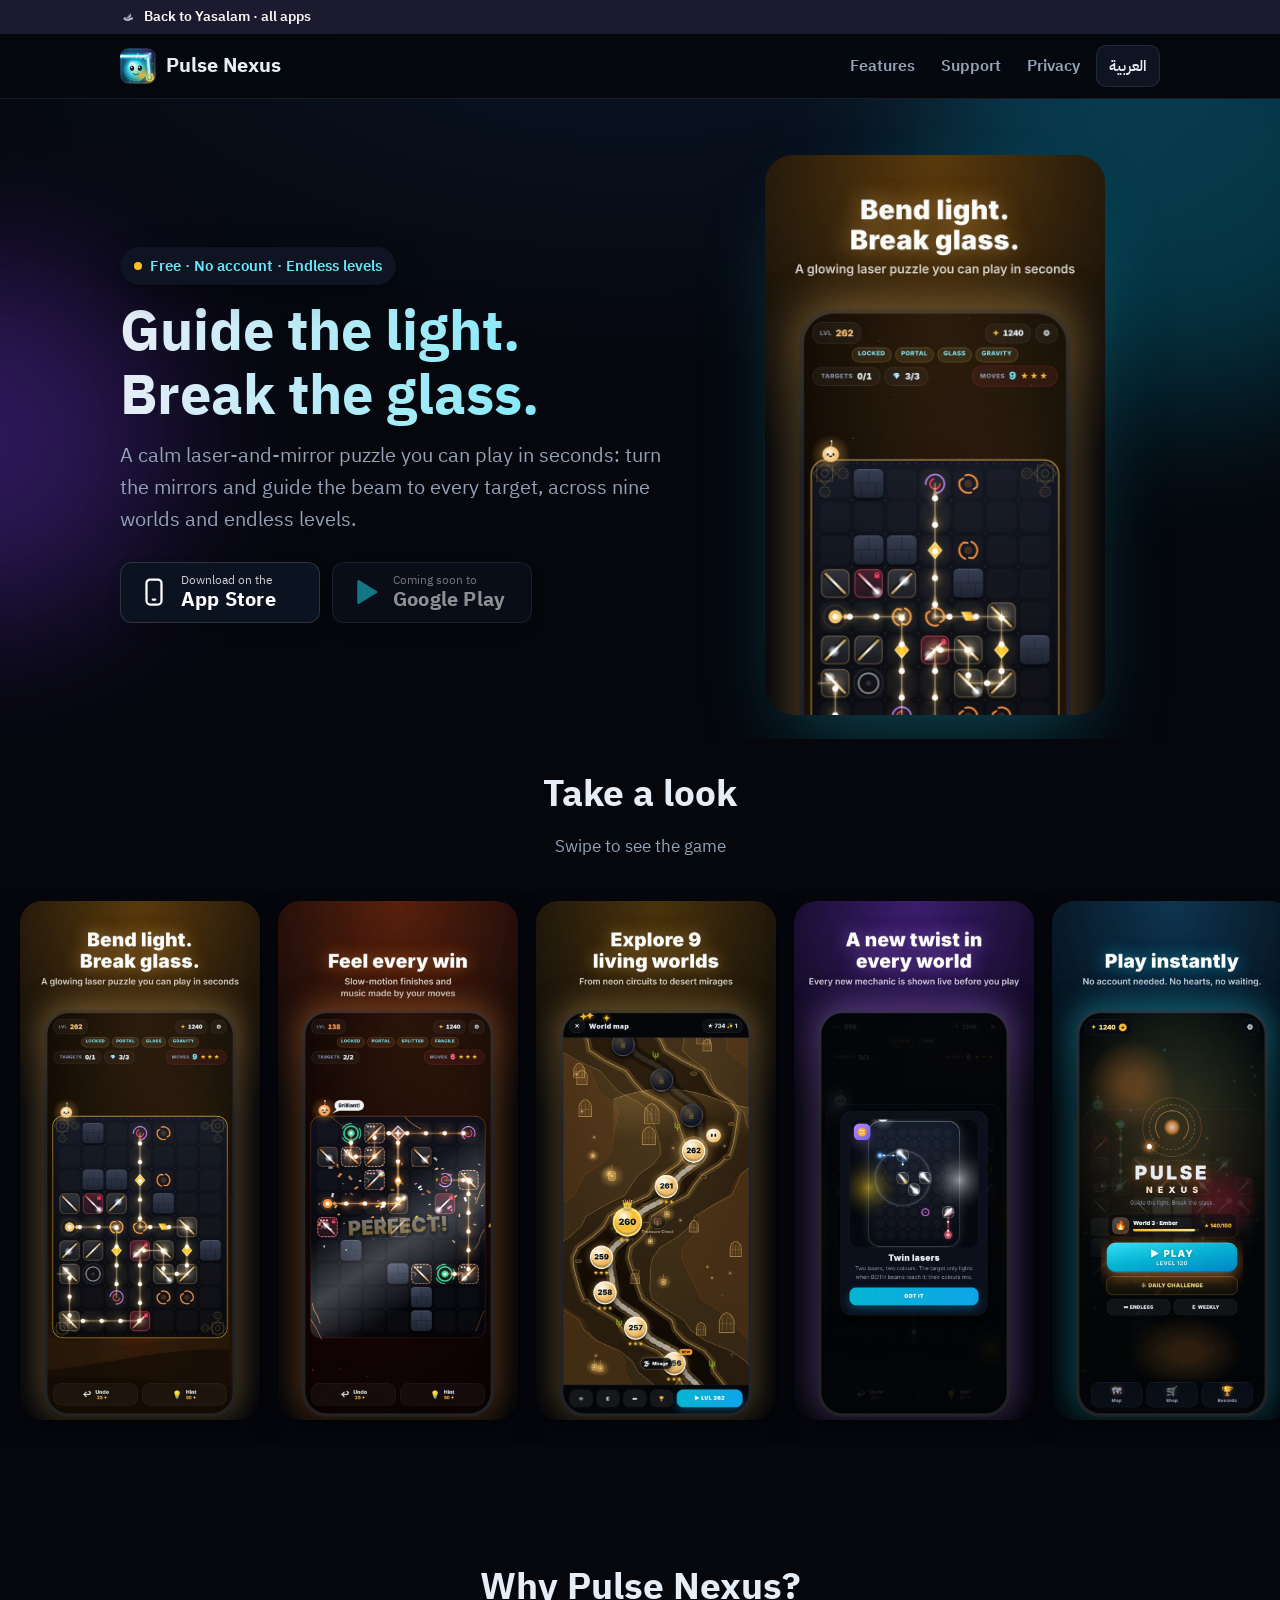
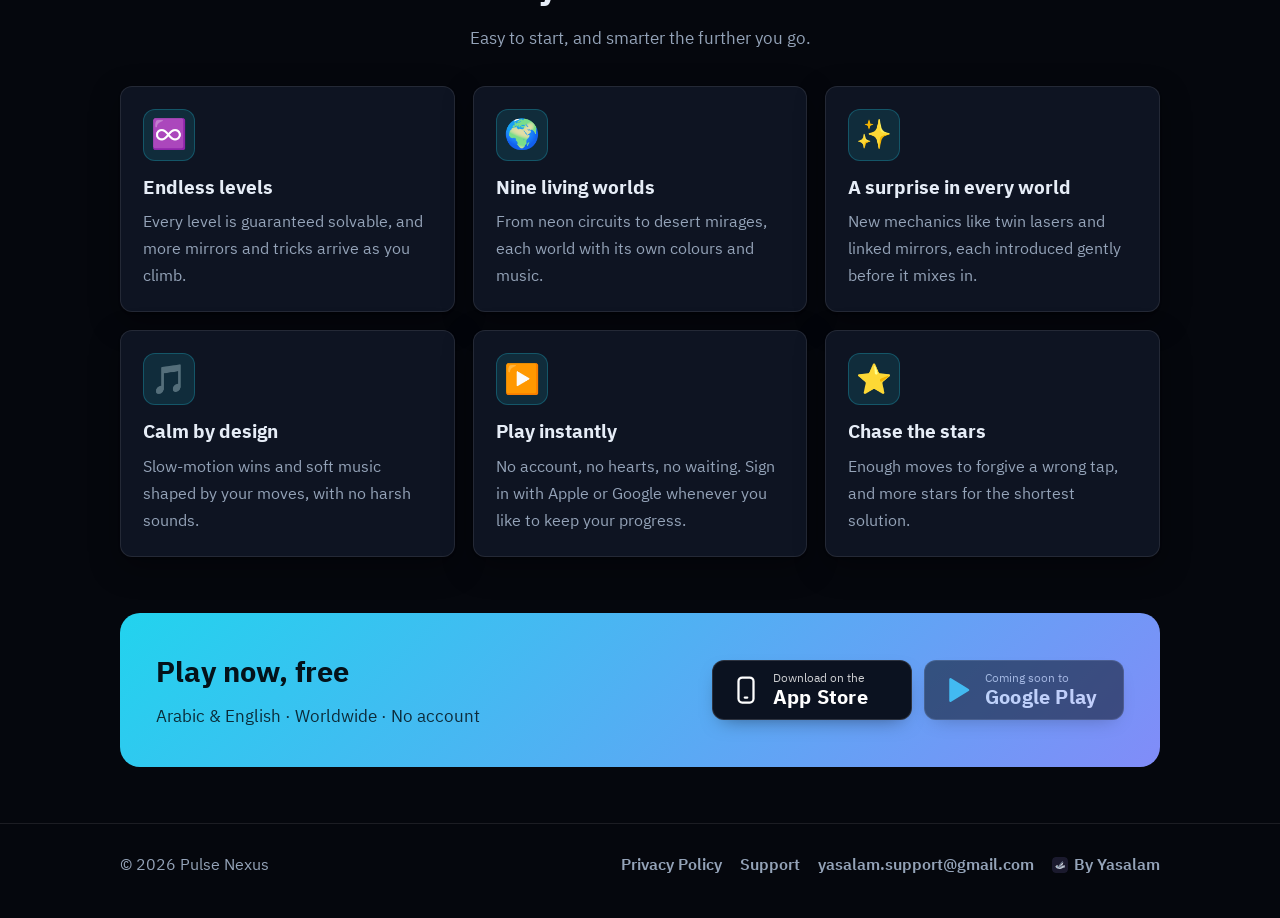
==== index.html @ 6e5ff7f9 "Logo: grey Haram pigeon with white wing feathers Co-Authored-By: Claude Opus 5.5 <noreply@anthropic." ====
<!doctype html>
<html lang="ar" dir="rtl" data-l="ar">
<head>
<meta charset="utf-8">
<meta name="viewport" content="width=device-width, initial-scale=1, viewport-fit=cover">
<title>Pulse Nexus — وجّه الضوء، حطّم الزجاج</title>
<meta name="description" content="Pulse Nexus: لعبة ألغاز هادئة بالليزر والمرايا، مراحلها لا تنتهي عبر تسعة عوالم. مجانية وبدون حساب. A calm laser-and-mirror puzzle game with endless levels across nine worlds.">
<meta name="theme-color" content="#05070D">
<meta property="og:title" content="Pulse Nexus — Guide the light. Break the glass.">
<meta property="og:description" content="لغز ليزر ومرايا بمراحل لا تنتهي · A calm laser-and-mirror puzzle with endless levels">
<meta property="og:image" content="https://bukhaa0s-cyber.github.io/pulse-nexus-site/site/shots/en-1.jpg">
<meta property="og:type" content="website">
<meta name="twitter:card" content="summary_large_image">
<link rel="icon" href="icon.png">
<link rel="apple-touch-icon" href="icon.png">
<link rel="stylesheet" href="site/landing.css?v=3">
<script src="site/lang.js"></script>
</head>
<body>
<header class="top"><a class="lubb-bar" href="https://bukhaa0s-cyber.github.io/"><span class="lb-in"><svg width="18" height="18" viewBox="0 0 100 100" aria-hidden="true" style="border-radius:4px;flex:none"><rect width="100" height="100" rx="23" fill="#1B1A2E"/><defs><linearGradient id="nk" x1="0" y1="0" x2="1" y2="1"><stop offset="0" stop-color="#3FB59A"/><stop offset="1" stop-color="#8C6BC4"/></linearGradient></defs> <g transform="translate(50 50) scale(.9) translate(-55 -39.5)"> <path d="M50 49 C52 33 61 19 76 11 C75 26 70 39 60 49 Z" fill="#6F7B8E"/> <path d="M19 51 L26 48.5 C27 43 32 40 37 41.5 C42 43 45 47 48 50 C57 52 66 50 75 45 L89 39 C87 45 87 50 91 55 L77 58 C67 64 53 68 43 66 C34 64 29 59 27 55 Z" fill="#B9C2CF"/> <path d="M36.5 47.5 C40 46 43.5 48 46 51 C43 55 38 56 33.5 54.5 C34 51.5 35 49 36.5 47.5 Z" fill="url(#nk)" opacity=".9"/> <path d="M44.5 52.5 C48 39 59 28 79 23 C75 36 67 47 55 55.5 C51 57 47 56 44.5 52.5 Z" fill="#97A2B3" stroke="#1B1A2E" stroke-width="2.4" stroke-linejoin="round"/> <path d="M63 37.5 C67 31 72 26.5 79 23 C76.5 30 72 35.5 66 40 Z" fill="#FFFFFF"/> <path d="M67.5 43 C70.5 39 73.5 36.5 77 34.5 C75.5 38.5 72.5 42 69 44.5 Z" fill="#FFFFFF"/> <path d="M19 51 L26 48.5 L26 52 Z" fill="#3A3F4B"/> <circle cx="33" cy="46" r="2" fill="#E8792E"/><circle cx="33" cy="46" r="1" fill="#1B1A2E"/> </g></svg><span class="ar">الرجوع إلى ياسلام · كل التطبيقات</span><span class="en">Back to Yasalam · all apps</span></span></a>
  <div class="wrap">
  <a class="brand" href="./"><img src="icon.png" alt=""><span>Pulse Nexus</span></a>
  <nav class="nav">
    <a class="hide-sm" href="#features"><span class="ar">المزايا</span><span class="en">Features</span></a>
    <a href="support.html"><span class="ar">الدعم</span><span class="en">Support</span></a>
    <a class="hide-sm" href="privacy.html"><span class="ar">الخصوصية</span><span class="en">Privacy</span></a>
    <button class="lang" onclick="toggleLang()"><span class="ar">English</span><span class="en">العربية</span></button>
  </nav>
</div></header>

<main>
<section class="hero"><div class="wrap">
  <div>
    <span class="tag"><i></i><span class="ar">مجانية · بدون حساب · مراحل لا تنتهي</span><span class="en">Free · No account · Endless levels</span></span>
    <h1><span class="ar">وجّه الضوء.<br>حطّم الزجاج.</span><span class="en">Guide the light.<br>Break the glass.</span></h1>
    <p class="lead"><span class="ar">لغز ليزر ومرايا هادئ تلعبه في ثوانٍ: لفّ المرايا ووصّل الشعاع لكل الأهداف، عبر تسعة عوالم ومراحل لا تنتهي.</span><span class="en">A calm laser-and-mirror puzzle you can play in seconds: turn the mirrors and guide the beam to every target, across nine worlds and endless levels.</span></p>
    <div class="stores" id="download">
      <a class="store" href="https://apps.apple.com/app/id6828459834" rel="noopener">
        <svg viewBox="0 0 24 24" fill="none" stroke="#fff" stroke-width="1.8" stroke-linecap="round" stroke-linejoin="round"><rect x="6" y="2" width="12" height="20" rx="3"/><path d="M11 18h2"/></svg>
        <span><small class="ar">حمّلها من</small><small class="en">Download on the</small><b>App Store</b></span>
      </a>
      <a class="store soon" href="https://play.google.com/store/apps/details?id=com.bukhari.pulsenexus" rel="noopener" aria-disabled="true">
        <svg viewBox="0 0 24 24"><path d="M5 3.5v17a1 1 0 0 0 1.5.87l14-8.5a1 1 0 0 0 0-1.74l-14-8.5A1 1 0 0 0 5 3.5z" fill="#22D3EE"/></svg>
        <span><small class="ar">قريباً على</small><small class="en">Coming soon to</small><b>Google Play</b></span>
      </a>
    </div>
  </div>
  <div class="hero-shot"><img class="ar" src="site/shots/ar-1.jpg" alt="مرحلة في Pulse Nexus"><img class="en" src="site/shots/en-1.jpg" alt="A Pulse Nexus level"></div>
</div></section>

<section style="padding-top: 24px">
  <h2 class="sec"><span class="ar">جولة سريعة</span><span class="en">Take a look</span></h2>
  <p class="sec"><span class="ar">اسحب لتشاهد اللعبة</span><span class="en">Swipe to see the game</span></p>
  <div class="shots ar">
    <img src="site/shots/ar-1.jpg" alt="" loading="lazy"><img src="site/shots/ar-2.jpg" alt="" loading="lazy"><img src="site/shots/ar-3.jpg" alt="" loading="lazy"><img src="site/shots/ar-4.jpg" alt="" loading="lazy"><img src="site/shots/ar-5.jpg" alt="" loading="lazy"><img src="site/shots/ar-6.jpg" alt="" loading="lazy">
  </div>
  <div class="shots en">
    <img src="site/shots/en-1.jpg" alt="" loading="lazy"><img src="site/shots/en-2.jpg" alt="" loading="lazy"><img src="site/shots/en-3.jpg" alt="" loading="lazy"><img src="site/shots/en-4.jpg" alt="" loading="lazy"><img src="site/shots/en-5.jpg" alt="" loading="lazy"><img src="site/shots/en-6.jpg" alt="" loading="lazy">
  </div>
</section>

<section id="features"><div class="wrap">
  <h2 class="sec"><span class="ar">ليش Pulse Nexus؟</span><span class="en">Why Pulse Nexus?</span></h2>
  <p class="sec"><span class="ar">سهلة تبدأها، وتزداد ذكاءً كلما تقدّمت.</span><span class="en">Easy to start, and smarter the further you go.</span></p>
  <div class="grid">
    <div class="f"><div class="e">♾️</div><h3><span class="ar">مراحل لا تنتهي</span><span class="en">Endless levels</span></h3><p><span class="ar">كل مرحلة مضمون أن لها حلاً، والصعوبة تزيد بمرايا وحيل أكثر كلما تقدّمت.</span><span class="en">Every level is guaranteed solvable, and more mirrors and tricks arrive as you climb.</span></p></div>
    <div class="f"><div class="e">🌍</div><h3><span class="ar">تسعة عوالم حيّة</span><span class="en">Nine living worlds</span></h3><p><span class="ar">من دوائر النيون إلى سراب الصحراء، ولكل عالم ألوانه وموسيقاه.</span><span class="en">From neon circuits to desert mirages, each world with its own colours and music.</span></p></div>
    <div class="f"><div class="e">✨</div><h3><span class="ar">مفاجأة في كل عالم</span><span class="en">A surprise in every world</span></h3><p><span class="ar">ميكانيكا جديدة مثل الليزر التوأم والمرايا المترابطة، تتعلّمها بمرحلة تعريف قبل أن تختلط.</span><span class="en">New mechanics like twin lasers and linked mirrors, each introduced gently before it mixes in.</span></p></div>
    <div class="f"><div class="e">🎵</div><h3><span class="ar">هادئة ومريحة</span><span class="en">Calm by design</span></h3><p><span class="ar">نهايات بطيئة وموسيقى ناعمة تصنعها حركاتك، بدون أصوات مزعجة.</span><span class="en">Slow-motion wins and soft music shaped by your moves, with no harsh sounds.</span></p></div>
    <div class="f"><div class="e">▶️</div><h3><span class="ar">العب فوراً</span><span class="en">Play instantly</span></h3><p><span class="ar">بدون حساب وبدون قلوب وبدون انتظار. سجّل بحساب Apple أو Google متى شئت لحفظ تقدّمك.</span><span class="en">No account, no hearts, no waiting. Sign in with Apple or Google whenever you like to keep your progress.</span></p></div>
    <div class="f"><div class="e">⭐</div><h3><span class="ar">تحدّي النجوم</span><span class="en">Chase the stars</span></h3><p><span class="ar">حركات كافية تسامحك على الخطأ، ونجوم أكثر كلما كان حلّك أقصر.</span><span class="en">Enough moves to forgive a wrong tap, and more stars for the shortest solution.</span></p></div>
  </div>
</div></section>

<section style="padding-top: 0"><div class="wrap">
  <div class="band">
    <div><h2><span class="ar">ابدأ الآن، مجاناً</span><span class="en">Play now, free</span></h2><p><span class="ar">عربي وإنجليزي · متاحة حول العالم · بدون حساب</span><span class="en">Arabic &amp; English · Worldwide · No account</span></p></div>
    <div class="stores">
      <a class="store" href="https://apps.apple.com/app/id6828459834" rel="noopener"><svg viewBox="0 0 24 24" fill="none" stroke="#fff" stroke-width="1.8" stroke-linecap="round" stroke-linejoin="round"><rect x="6" y="2" width="12" height="20" rx="3"/><path d="M11 18h2"/></svg><span><small class="ar">حمّلها من</small><small class="en">Download on the</small><b>App Store</b></span></a>
      <a class="store soon" href="https://play.google.com/store/apps/details?id=com.bukhari.pulsenexus" rel="noopener" aria-disabled="true"><svg viewBox="0 0 24 24"><path d="M5 3.5v17a1 1 0 0 0 1.5.87l14-8.5a1 1 0 0 0 0-1.74l-14-8.5A1 1 0 0 0 5 3.5z" fill="#22D3EE"/></svg><span><small class="ar">قريباً على</small><small class="en">Coming soon to</small><b>Google Play</b></span></a>
    </div>
  </div>
</div></section>
</main>

<footer><div class="wrap">
  <span>© 2026 Pulse Nexus</span>
  <nav>
    <a href="privacy.html"><span class="ar">سياسة الخصوصية</span><span class="en">Privacy Policy</span></a>
    <a href="support.html"><span class="ar">الدعم</span><span class="en">Support</span></a>
    <a href="mailto:yasalam.support@gmail.com">yasalam.support@gmail.com</a>
    <a class="lubb" href="https://bukhaa0s-cyber.github.io/"><svg width="18" height="18" viewBox="0 0 100 100" aria-hidden="true" style="border-radius:4px;flex:none"><rect width="100" height="100" rx="23" fill="#1B1A2E"/><defs><linearGradient id="nk" x1="0" y1="0" x2="1" y2="1"><stop offset="0" stop-color="#3FB59A"/><stop offset="1" stop-color="#8C6BC4"/></linearGradient></defs> <g transform="translate(50 50) scale(.9) translate(-55 -39.5)"> <path d="M50 49 C52 33 61 19 76 11 C75 26 70 39 60 49 Z" fill="#6F7B8E"/> <path d="M19 51 L26 48.5 C27 43 32 40 37 41.5 C42 43 45 47 48 50 C57 52 66 50 75 45 L89 39 C87 45 87 50 91 55 L77 58 C67 64 53 68 43 66 C34 64 29 59 27 55 Z" fill="#B9C2CF"/> <path d="M36.5 47.5 C40 46 43.5 48 46 51 C43 55 38 56 33.5 54.5 C34 51.5 35 49 36.5 47.5 Z" fill="url(#nk)" opacity=".9"/> <path d="M44.5 52.5 C48 39 59 28 79 23 C75 36 67 47 55 55.5 C51 57 47 56 44.5 52.5 Z" fill="#97A2B3" stroke="#1B1A2E" stroke-width="2.4" stroke-linejoin="round"/> <path d="M63 37.5 C67 31 72 26.5 79 23 C76.5 30 72 35.5 66 40 Z" fill="#FFFFFF"/> <path d="M67.5 43 C70.5 39 73.5 36.5 77 34.5 C75.5 38.5 72.5 42 69 44.5 Z" fill="#FFFFFF"/> <path d="M19 51 L26 48.5 L26 52 Z" fill="#3A3F4B"/> <circle cx="33" cy="46" r="2" fill="#E8792E"/><circle cx="33" cy="46" r="1" fill="#1B1A2E"/> </g></svg><span class="ar">من ياسلام</span><span class="en">By Yasalam</span></a>
  </nav>
</div></footer>
</body>
</html>
---- site/landing.css ----
/* Pulse Nexus site — Lubb app-site template, neon-dark palette. */
@import url('https://fonts.googleapis.com/css2?family=IBM+Plex+Sans+Arabic:wght@400;600;700&display=swap');
:root {
  color-scheme: dark;
  --bg: #05070D; --card: #0E1422; --text: #E6EDF7; --muted: #94A3B8; --line: rgba(255,255,255,.09);
  --primary: #22D3EE; --on-primary: #04121A; --ink: #67E8F9; --soft: rgba(34,211,238,.12); --accent: #FBBF24;
  --radius: 12px; --shadow: 0 1px 2px rgba(0,0,0,.3), 0 10px 30px rgba(0,0,0,.35);
}
* { box-sizing: border-box; }
html { -webkit-text-size-adjust: 100%; scroll-behavior: smooth; }
body { margin: 0; background: radial-gradient(90% 60% at 50% 0%, #0B1526, var(--bg) 70%) fixed, var(--bg); color: var(--text); font: 17px/1.65 'IBM Plex Sans Arabic', -apple-system, 'Segoe UI', Roboto, sans-serif; -webkit-font-smoothing: antialiased; }
a { color: var(--ink); }
img { max-width: 100%; display: block; }
.wrap { max-width: 1080px; margin: 0 auto; padding: 0 20px; }

/* language switch: show only the active language */
html[data-l='ar'] .en, html[data-l='en'] .ar { display: none !important; }

header.top { position: sticky; top: 0; z-index: 10; background: color-mix(in srgb, var(--bg) 88%, transparent); backdrop-filter: blur(12px); border-bottom: 1px solid var(--line); }
header.top .wrap { display: flex; align-items: center; justify-content: space-between; gap: 12px; height: 64px; }
.brand { display: flex; align-items: center; gap: 10px; font-weight: 700; font-size: 1.15em; color: var(--text); text-decoration: none; }
.brand img { width: 36px; height: 36px; border-radius: 9px; }
.nav { display: flex; align-items: center; gap: 6px; }
.nav a { text-decoration: none; color: var(--muted); font-weight: 600; font-size: .92em; padding: 8px 10px; border-radius: 10px; }
.nav a:hover { color: var(--ink); background: var(--soft); }
.lang { border: 1px solid var(--line); background: var(--card); color: var(--text); border-radius: 10px; padding: 7px 12px; font: inherit; font-weight: 600; font-size: .9em; cursor: pointer; }

/* hero */
.hero { padding: 56px 0 24px; position: relative; overflow: hidden; }
.hero::before, .hero::after { content: ''; position: absolute; border-radius: 50%; filter: blur(80px); opacity: .35; z-index: -1; }
.hero::before { width: 520px; height: 520px; background: #0891B2; top: -220px; inset-inline-end: -160px; }
.hero::after { width: 360px; height: 360px; background: #7C3AED; top: 160px; inset-inline-start: -200px; }
.hero .wrap { display: grid; grid-template-columns: 1.1fr .9fr; gap: 40px; align-items: center; }
.hero h1 { font-size: clamp(2.1em, 5vw, 3.3em); line-height: 1.15; margin: 14px 0 12px; }
.hero p.lead { font-size: 1.15em; color: var(--muted); margin: 0 0 26px; }
.tag { display: inline-flex; align-items: center; gap: 8px; background: var(--card); border-radius: 999px; padding: 6px 14px; font-weight: 600; color: var(--ink); box-shadow: var(--shadow); font-size: .9em; }
.tag i { width: 8px; height: 8px; border-radius: 50%; background: var(--accent); }
.hero-shot { justify-self: center; width: min(340px, 82%); }
.hero-shot img { max-height: 560px; width: 100%; object-fit: cover; object-position: top; border-radius: 28px; box-shadow: 0 40px 80px -30px rgba(34,211,238,.35); }

/* store buttons */
.stores { display: flex; flex-wrap: wrap; gap: 12px; }
.store { display: inline-flex; align-items: center; gap: 12px; min-width: 200px; padding: 10px 18px; border-radius: var(--radius); background: #0B1220; color: #fff; border: 1px solid rgba(255,255,255,.14); text-decoration: none; transition: transform .15s ease, box-shadow .2s ease; box-shadow: 0 8px 20px -10px rgba(0,0,0,.5); }
.store:hover { transform: translateY(-2px); }
.store svg { width: 30px; height: 30px; flex: none; }
.store small { display: block; font-size: .72em; opacity: .8; line-height: 1.2; }
.store b { display: block; font-size: 1.15em; line-height: 1.2; letter-spacing: .2px; }
.store.soon { opacity: .55; pointer-events: none; }
.store .soon-tag { background: var(--accent); color: #422006; font-size: .7em; font-weight: 700; padding: 2px 8px; border-radius: 6px; margin-inline-start: 4px; }

section { padding: 56px 0; }
h2.sec { font-size: clamp(1.6em, 3.4vw, 2.2em); text-align: center; margin: 0 0 8px; }
p.sec { text-align: center; color: var(--muted); margin: 0 auto 32px; max-width: 620px; }

/* screenshots */
.shots { display: flex; gap: 18px; overflow-x: auto; scroll-snap-type: x mandatory; padding: 8px 20px 24px; scrollbar-width: thin; }
.shots img { width: 240px; flex: none; border-radius: 22px; box-shadow: var(--shadow); scroll-snap-align: center; }

/* features */
.grid { display: grid; grid-template-columns: repeat(3, 1fr); gap: 18px; }
.f { background: var(--card); border-radius: var(--radius); padding: 22px; box-shadow: var(--shadow); border: 1px solid var(--line); }
.f .e { font-size: 1.7em; width: 52px; height: 52px; display: grid; place-items: center; background: var(--soft); border-radius: 12px; margin-bottom: 12px; }
.f h3 { margin: 0 0 6px; font-size: 1.1em; }
.f p { margin: 0; color: var(--muted); font-size: .95em; }

.band { background: linear-gradient(135deg, #22D3EE, #818CF8); color: var(--on-primary); border-radius: 20px; padding: 36px; display: flex; align-items: center; justify-content: space-between; gap: 24px; flex-wrap: wrap; }
.band h2 { margin: 0 0 6px; font-size: 1.7em; }
.band p { margin: 0; opacity: .85; }

footer { border-top: 1px solid var(--line); padding: 28px 0 40px; color: var(--muted); font-size: .92em; }
footer .wrap { display: flex; flex-wrap: wrap; gap: 14px 22px; justify-content: space-between; align-items: center; }
footer nav { display: flex; gap: 18px; flex-wrap: wrap; }
footer a { color: var(--muted); text-decoration: none; font-weight: 600; }
footer a:hover { color: var(--ink); }

/* document pages */
.doc { max-width: 760px; margin: 0 auto; padding: 40px 20px 60px; }
.doc h1 { font-size: 2em; margin: 0 0 6px; }
.doc .date { color: var(--muted); margin-bottom: 28px; }
.doc .card { background: var(--card); border-radius: var(--radius); padding: 22px 24px; box-shadow: var(--shadow); border: 1px solid var(--line); margin-bottom: 16px; }
.doc h2 { font-size: 1.2em; margin: 0 0 8px; }
.doc ul { margin: 6px 0; padding-inline-start: 22px; }
.doc li { margin: 4px 0; }
.mail { display: inline-flex; align-items: center; gap: 10px; background: var(--primary); color: var(--on-primary); font-weight: 700; padding: 12px 20px; border-radius: var(--radius); text-decoration: none; }
details { background: var(--card); border: 1px solid var(--line); border-radius: var(--radius); padding: 14px 18px; margin-bottom: 10px; box-shadow: var(--shadow); }
summary { font-weight: 600; cursor: pointer; }
details p { color: var(--muted); margin: 10px 0 2px; }

@media (max-width: 820px) {
  .hero .wrap { grid-template-columns: 1fr; text-align: center; }
  .stores { justify-content: center; }
  .grid { grid-template-columns: 1fr; }
  .nav a.hide-sm { display: none; }
  .band { text-align: center; justify-content: center; }
}
@media (prefers-reduced-motion: reduce) { * { transition: none !important; scroll-behavior: auto !important; } }

.hero h1 { background: linear-gradient(90deg, #E6EDF7, #67E8F9); -webkit-background-clip: text; background-clip: text; color: transparent; }
.f .e { box-shadow: inset 0 0 0 1px rgba(34,211,238,.25); }
/* Lubb: back-link to the studio page */
.lubb { display: inline-flex; align-items: center; gap: 6px; }
.lubb svg { width: 16px; height: 16px; }

/* Lubb: bar at the top of every app page, back to the studio home */
.lubb-bar { display: block; background: #1B1A2E; color: #FBF8F3; text-decoration: none; font-size: .82em; font-weight: 600; }
.lubb-bar .lb-in { max-width: 1080px; margin: 0 auto; padding: 0 20px; height: 34px; display: flex; align-items: center; gap: 8px; }
.lubb-bar svg { width: 16px; height: 16px; flex: none; }
.lubb-bar:hover { background: #2A2840; }
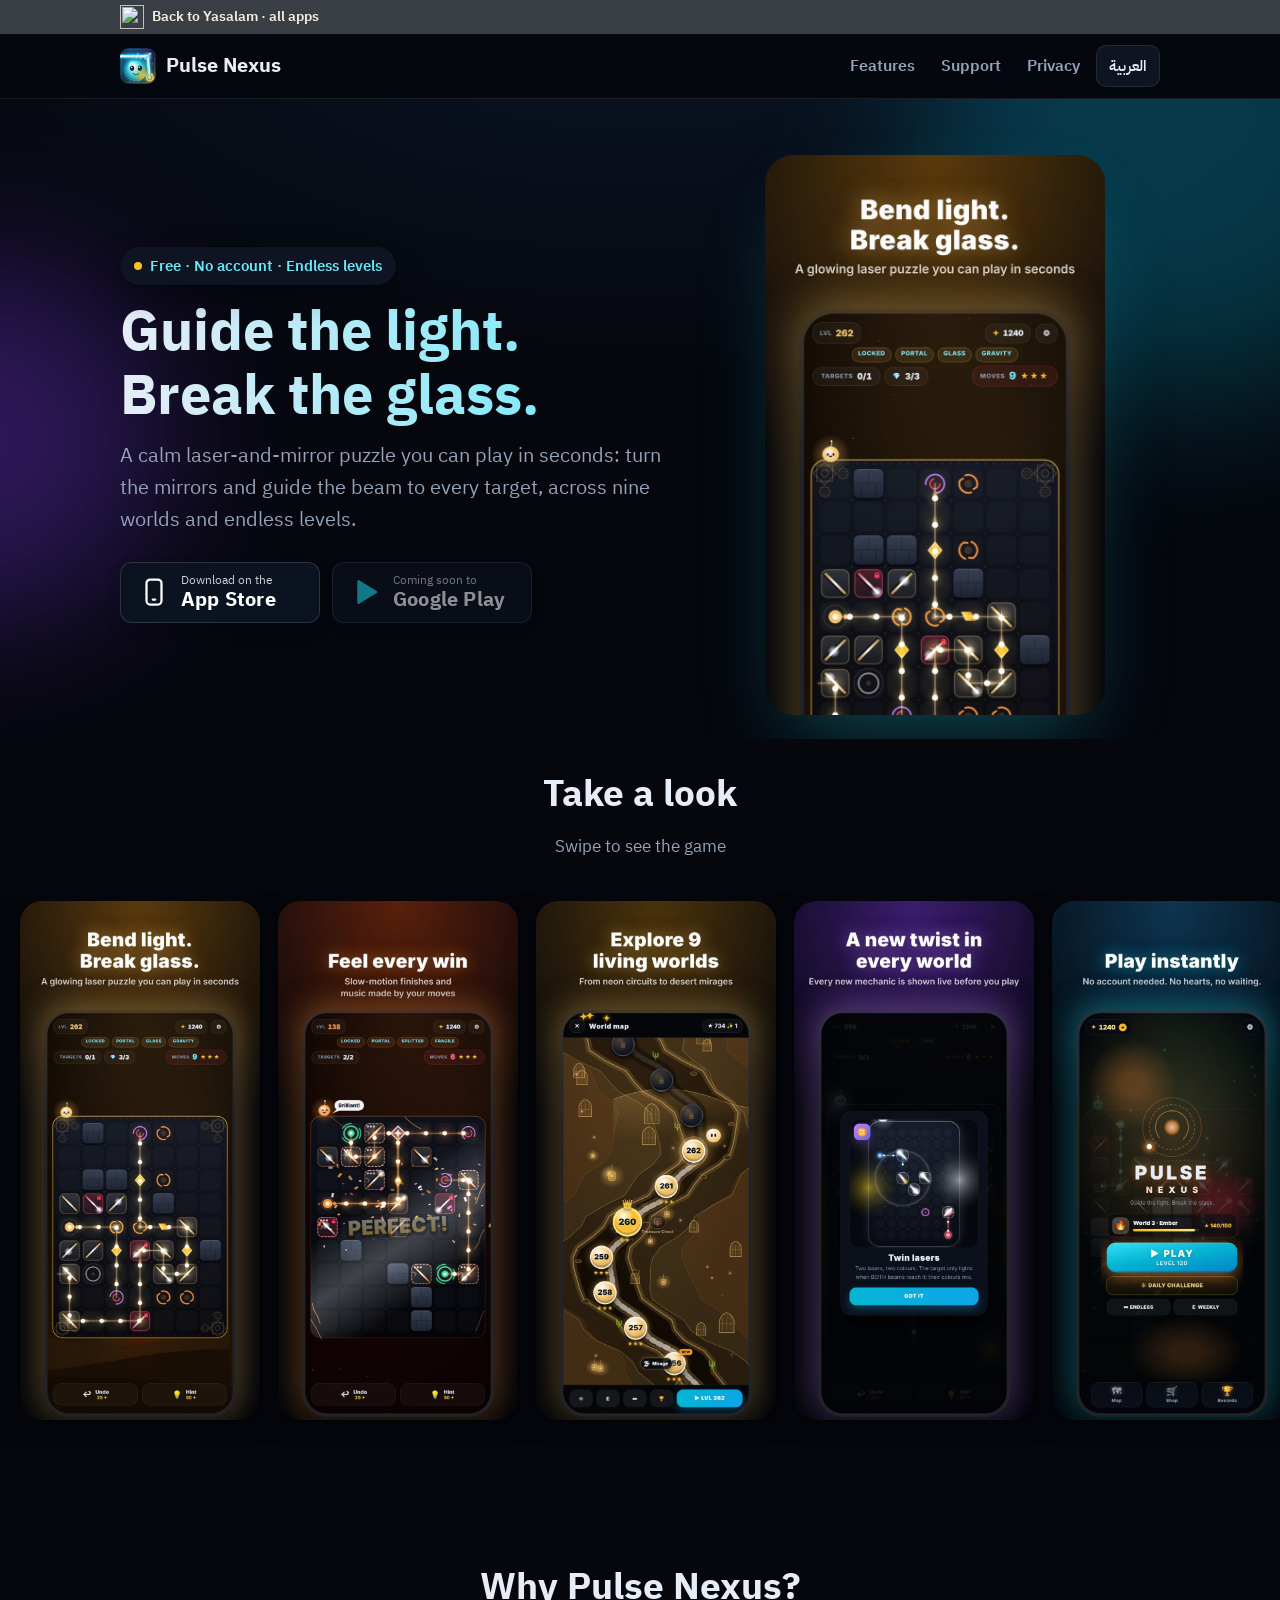
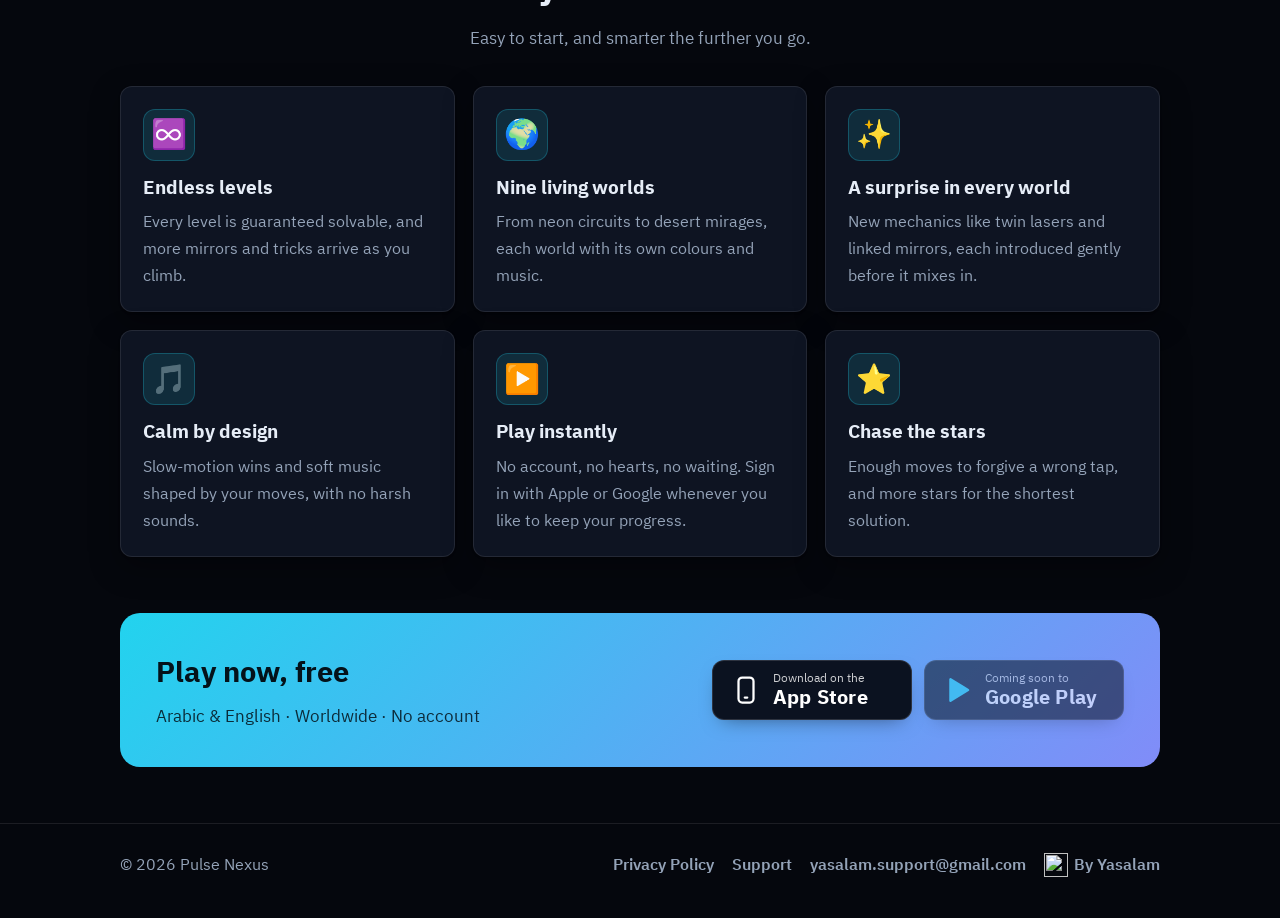
==== commit 48834920: "Yasalam logo: hand-drawn Haram pigeon sketch Co-Authored-By: Claude Opus 5.5 <noreply@anthropic.com>" ====
--- a/index.html
+++ b/index.html
@@ -17,7 +17,7 @@
 <script src="site/lang.js"></script>
 </head>
 <body>
-<header class="top"><a class="lubb-bar" href="https://bukhaa0s-cyber.github.io/"><span class="lb-in"><svg width="18" height="18" viewBox="0 0 100 100" aria-hidden="true" style="border-radius:4px;flex:none"><rect width="100" height="100" rx="23" fill="#1B1A2E"/><defs><linearGradient id="nk" x1="0" y1="0" x2="1" y2="1"><stop offset="0" stop-color="#3FB59A"/><stop offset="1" stop-color="#8C6BC4"/></linearGradient></defs> <g transform="translate(50 50) scale(.9) translate(-55 -39.5)"> <path d="M50 49 C52 33 61 19 76 11 C75 26 70 39 60 49 Z" fill="#6F7B8E"/> <path d="M19 51 L26 48.5 C27 43 32 40 37 41.5 C42 43 45 47 48 50 C57 52 66 50 75 45 L89 39 C87 45 87 50 91 55 L77 58 C67 64 53 68 43 66 C34 64 29 59 27 55 Z" fill="#B9C2CF"/> <path d="M36.5 47.5 C40 46 43.5 48 46 51 C43 55 38 56 33.5 54.5 C34 51.5 35 49 36.5 47.5 Z" fill="url(#nk)" opacity=".9"/> <path d="M44.5 52.5 C48 39 59 28 79 23 C75 36 67 47 55 55.5 C51 57 47 56 44.5 52.5 Z" fill="#97A2B3" stroke="#1B1A2E" stroke-width="2.4" stroke-linejoin="round"/> <path d="M63 37.5 C67 31 72 26.5 79 23 C76.5 30 72 35.5 66 40 Z" fill="#FFFFFF"/> <path d="M67.5 43 C70.5 39 73.5 36.5 77 34.5 C75.5 38.5 72.5 42 69 44.5 Z" fill="#FFFFFF"/> <path d="M19 51 L26 48.5 L26 52 Z" fill="#3A3F4B"/> <circle cx="33" cy="46" r="2" fill="#E8792E"/><circle cx="33" cy="46" r="1" fill="#1B1A2E"/> </g></svg><span class="ar">الرجوع إلى ياسلام · كل التطبيقات</span><span class="en">Back to Yasalam · all apps</span></span></a>
+<header class="top"><a class="lubb-bar" href="https://bukhaa0s-cyber.github.io/"><span class="lb-in"><img src="https://bukhaa0s-cyber.github.io/img/pigeon-160.png" width="24" height="24" alt="" style="flex:none;width:24px;height:24px"><span class="ar">الرجوع إلى ياسلام · كل التطبيقات</span><span class="en">Back to Yasalam · all apps</span></span></a>
   <div class="wrap">
   <a class="brand" href="./"><img src="icon.png" alt=""><span>Pulse Nexus</span></a>
   <nav class="nav">
@@ -89,7 +89,7 @@
     <a href="privacy.html"><span class="ar">سياسة الخصوصية</span><span class="en">Privacy Policy</span></a>
     <a href="support.html"><span class="ar">الدعم</span><span class="en">Support</span></a>
     <a href="mailto:yasalam.support@gmail.com">yasalam.support@gmail.com</a>
-    <a class="lubb" href="https://bukhaa0s-cyber.github.io/"><svg width="18" height="18" viewBox="0 0 100 100" aria-hidden="true" style="border-radius:4px;flex:none"><rect width="100" height="100" rx="23" fill="#1B1A2E"/><defs><linearGradient id="nk" x1="0" y1="0" x2="1" y2="1"><stop offset="0" stop-color="#3FB59A"/><stop offset="1" stop-color="#8C6BC4"/></linearGradient></defs> <g transform="translate(50 50) scale(.9) translate(-55 -39.5)"> <path d="M50 49 C52 33 61 19 76 11 C75 26 70 39 60 49 Z" fill="#6F7B8E"/> <path d="M19 51 L26 48.5 C27 43 32 40 37 41.5 C42 43 45 47 48 50 C57 52 66 50 75 45 L89 39 C87 45 87 50 91 55 L77 58 C67 64 53 68 43 66 C34 64 29 59 27 55 Z" fill="#B9C2CF"/> <path d="M36.5 47.5 C40 46 43.5 48 46 51 C43 55 38 56 33.5 54.5 C34 51.5 35 49 36.5 47.5 Z" fill="url(#nk)" opacity=".9"/> <path d="M44.5 52.5 C48 39 59 28 79 23 C75 36 67 47 55 55.5 C51 57 47 56 44.5 52.5 Z" fill="#97A2B3" stroke="#1B1A2E" stroke-width="2.4" stroke-linejoin="round"/> <path d="M63 37.5 C67 31 72 26.5 79 23 C76.5 30 72 35.5 66 40 Z" fill="#FFFFFF"/> <path d="M67.5 43 C70.5 39 73.5 36.5 77 34.5 C75.5 38.5 72.5 42 69 44.5 Z" fill="#FFFFFF"/> <path d="M19 51 L26 48.5 L26 52 Z" fill="#3A3F4B"/> <circle cx="33" cy="46" r="2" fill="#E8792E"/><circle cx="33" cy="46" r="1" fill="#1B1A2E"/> </g></svg><span class="ar">من ياسلام</span><span class="en">By Yasalam</span></a>
+    <a class="lubb" href="https://bukhaa0s-cyber.github.io/"><img src="https://bukhaa0s-cyber.github.io/img/pigeon-160.png" width="24" height="24" alt="" style="flex:none;width:24px;height:24px"><span class="ar">من ياسلام</span><span class="en">By Yasalam</span></a>
   </nav>
 </div></footer>
 </body>
--- a/site/landing.css
+++ b/site/landing.css
@@ -102,7 +102,7 @@
 .lubb svg { width: 16px; height: 16px; }
 
 /* Lubb: bar at the top of every app page, back to the studio home */
-.lubb-bar { display: block; background: #1B1A2E; color: #FBF8F3; text-decoration: none; font-size: .82em; font-weight: 600; }
+.lubb-bar { display: block; background: #3A3F45; color: #F6EEE1; text-decoration: none; font-size: .82em; font-weight: 600; }
 .lubb-bar .lb-in { max-width: 1080px; margin: 0 auto; padding: 0 20px; height: 34px; display: flex; align-items: center; gap: 8px; }
-.lubb-bar svg { width: 16px; height: 16px; flex: none; }
-.lubb-bar:hover { background: #2A2840; }
+.lubb-bar svg, .lubb-bar img { width: 24px; height: 24px; flex: none; }
+.lubb-bar:hover { background: #4E7A77; }
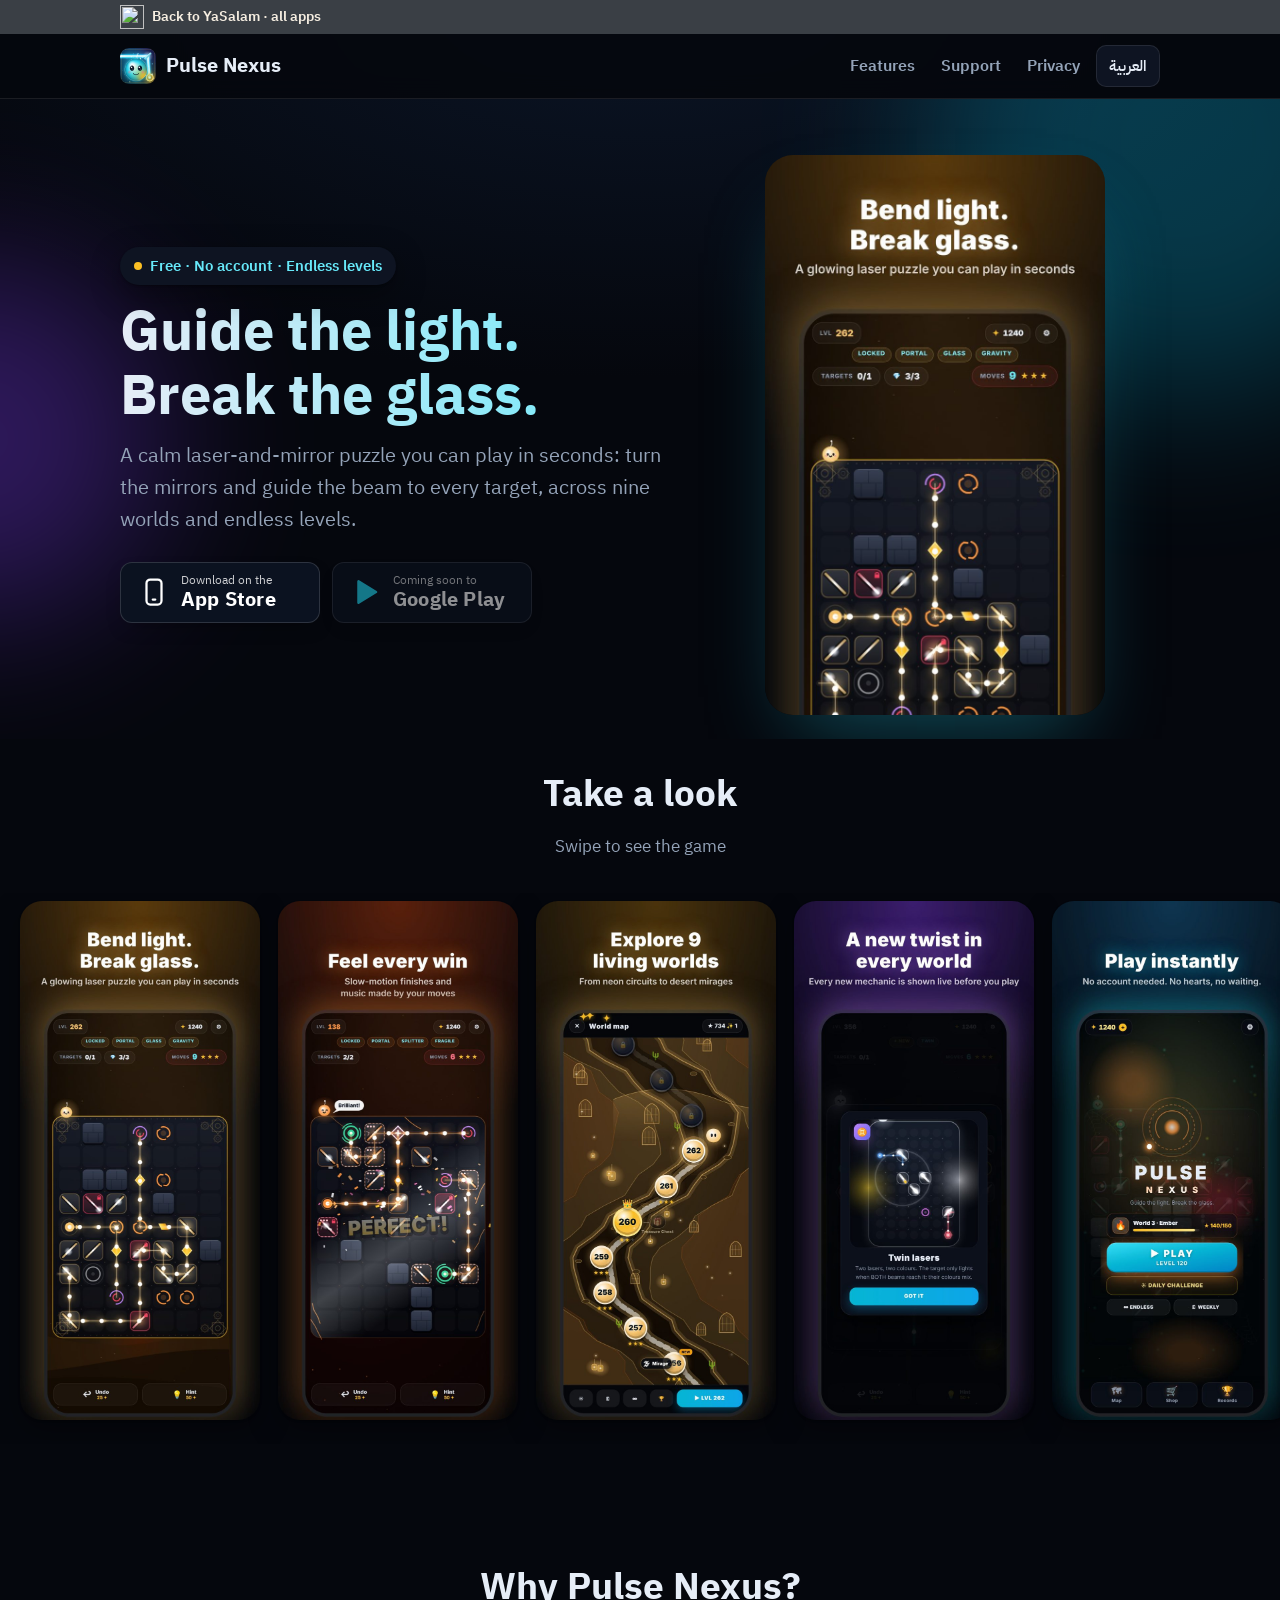
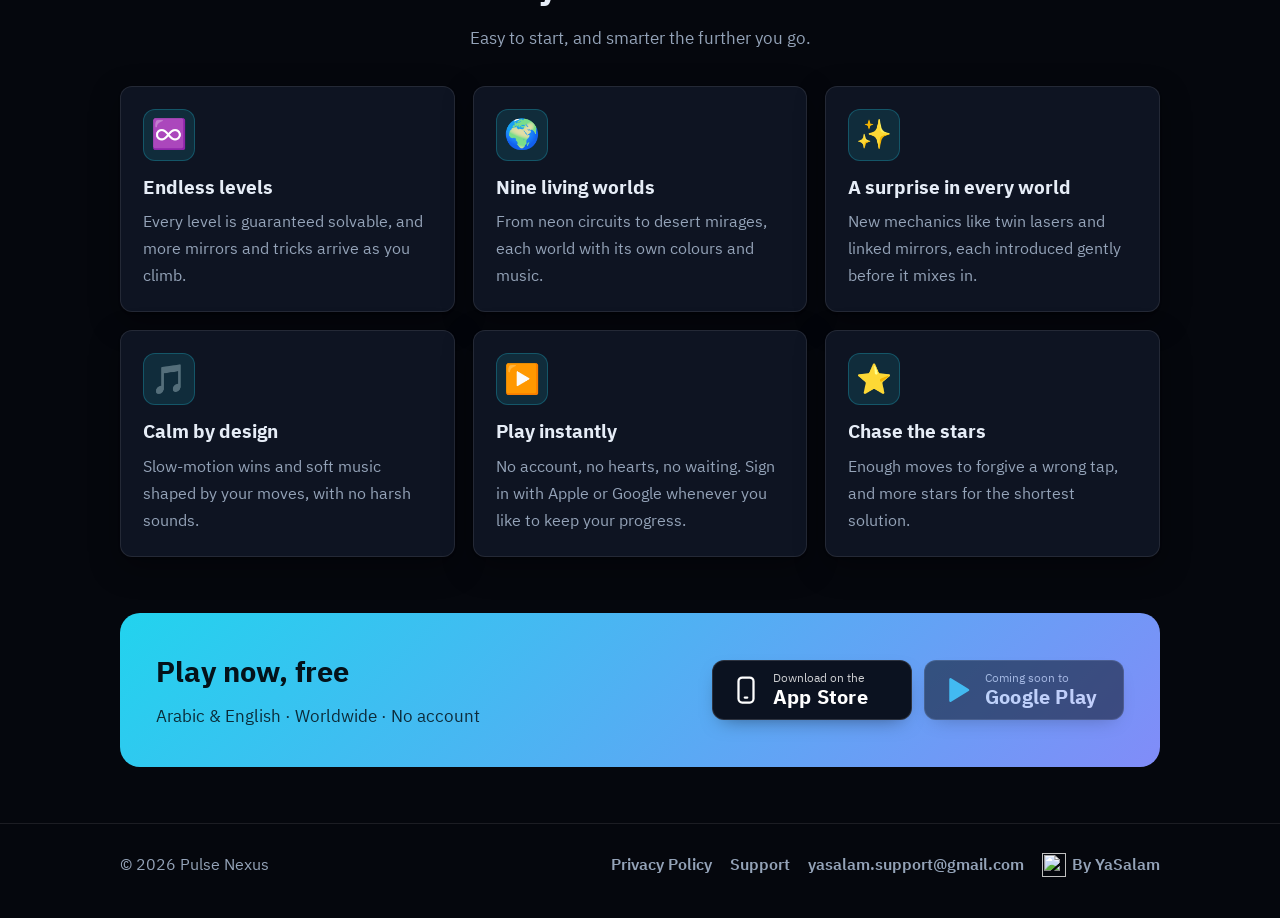
==== commit a8b3444b: "English name spelled YaSalam Co-Authored-By: Claude Opus 5.5 <noreply@anthropic.com> Claude-Session:" ====
--- a/index.html
+++ b/index.html
@@ -17,7 +17,7 @@
 <script src="site/lang.js"></script>
 </head>
 <body>
-<header class="top"><a class="lubb-bar" href="https://bukhaa0s-cyber.github.io/"><span class="lb-in"><img src="https://bukhaa0s-cyber.github.io/img/pigeon-160.png" width="24" height="24" alt="" style="flex:none;width:24px;height:24px"><span class="ar">الرجوع إلى ياسلام · كل التطبيقات</span><span class="en">Back to Yasalam · all apps</span></span></a>
+<header class="top"><a class="lubb-bar" href="https://bukhaa0s-cyber.github.io/"><span class="lb-in"><img src="https://bukhaa0s-cyber.github.io/img/mark-dark-96.png?v=4" width="24" height="24" alt="" style="flex:none;width:24px;height:24px"><span class="ar">الرجوع إلى ياسلام · كل التطبيقات</span><span class="en">Back to YaSalam · all apps</span></span></a>
   <div class="wrap">
   <a class="brand" href="./"><img src="icon.png" alt=""><span>Pulse Nexus</span></a>
   <nav class="nav">
@@ -89,7 +89,7 @@
     <a href="privacy.html"><span class="ar">سياسة الخصوصية</span><span class="en">Privacy Policy</span></a>
     <a href="support.html"><span class="ar">الدعم</span><span class="en">Support</span></a>
     <a href="mailto:yasalam.support@gmail.com">yasalam.support@gmail.com</a>
-    <a class="lubb" href="https://bukhaa0s-cyber.github.io/"><img src="https://bukhaa0s-cyber.github.io/img/pigeon-160.png" width="24" height="24" alt="" style="flex:none;width:24px;height:24px"><span class="ar">من ياسلام</span><span class="en">By Yasalam</span></a>
+    <a class="lubb" href="https://bukhaa0s-cyber.github.io/"><img src="https://bukhaa0s-cyber.github.io/img/mark-dark-96.png?v=4" width="24" height="24" alt="" style="flex:none;width:24px;height:24px"><span class="ar">من ياسلام</span><span class="en">By YaSalam</span></a>
   </nav>
 </div></footer>
 </body>
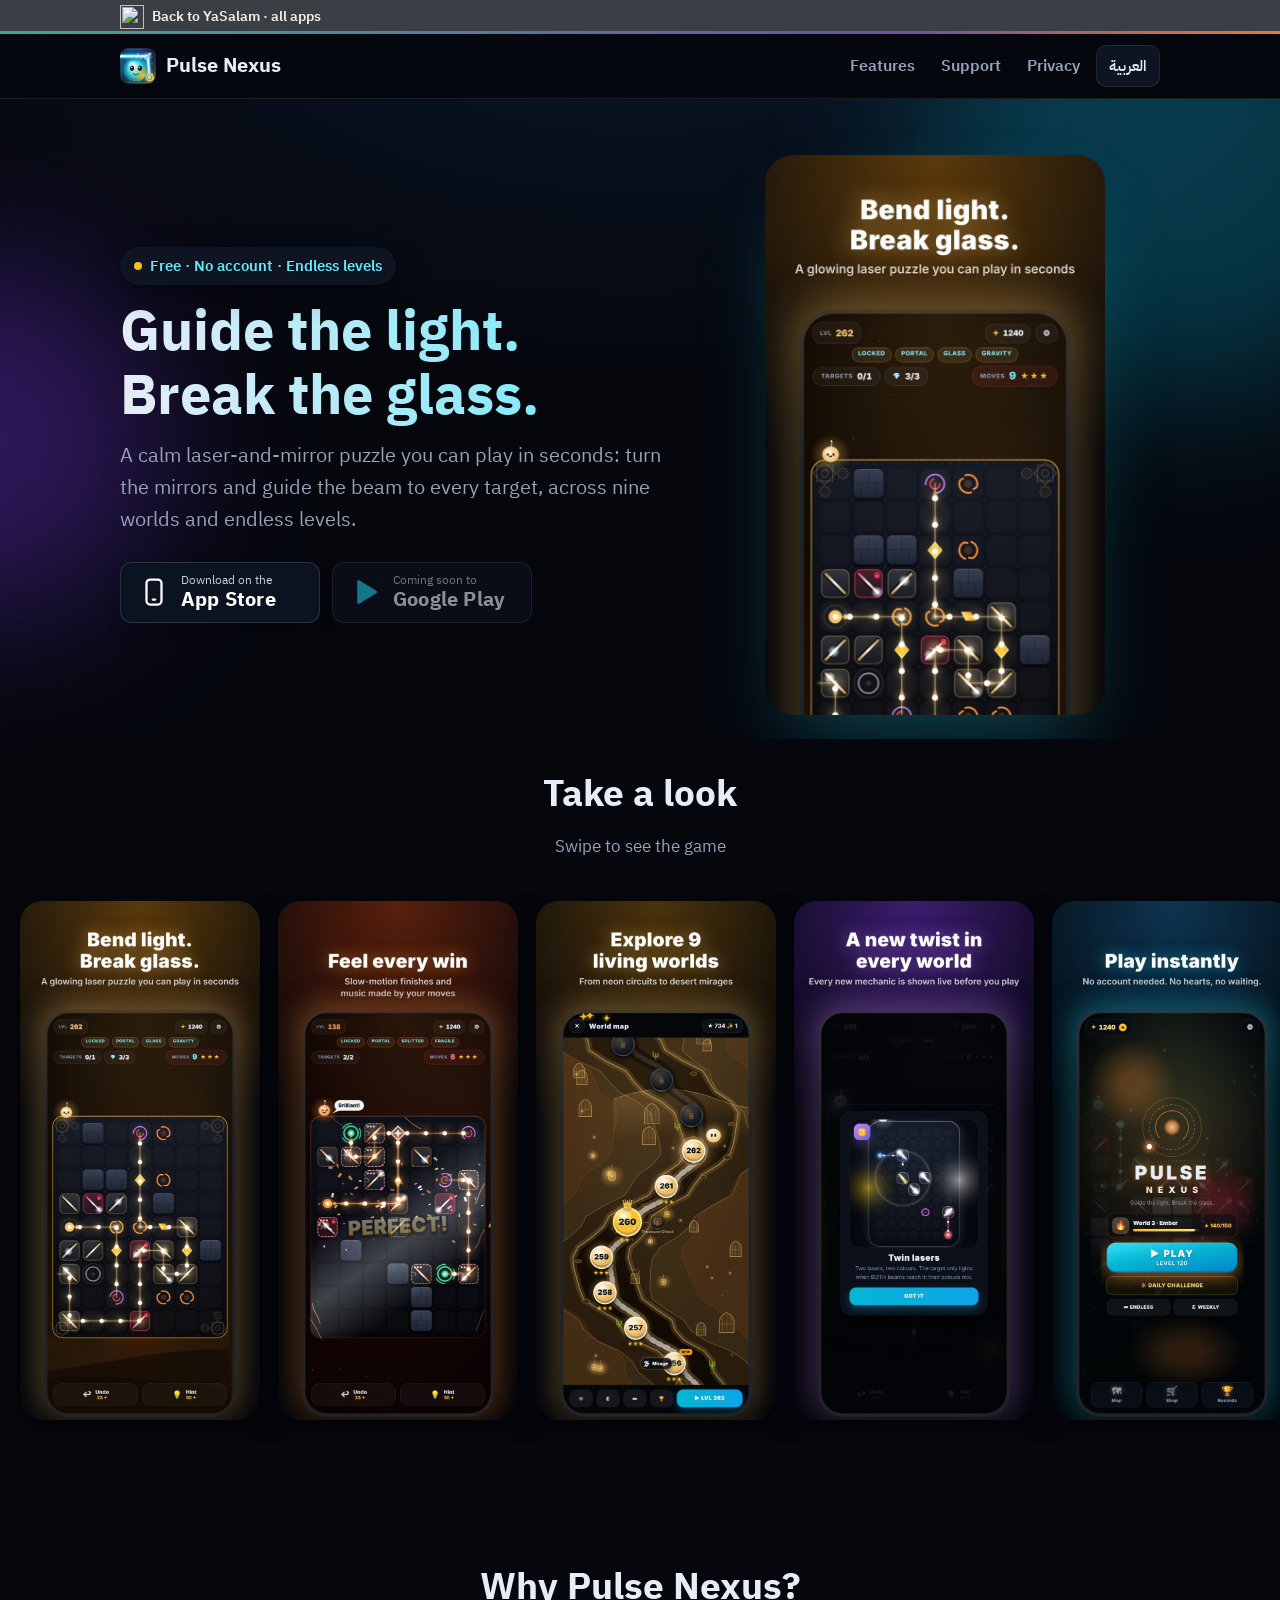
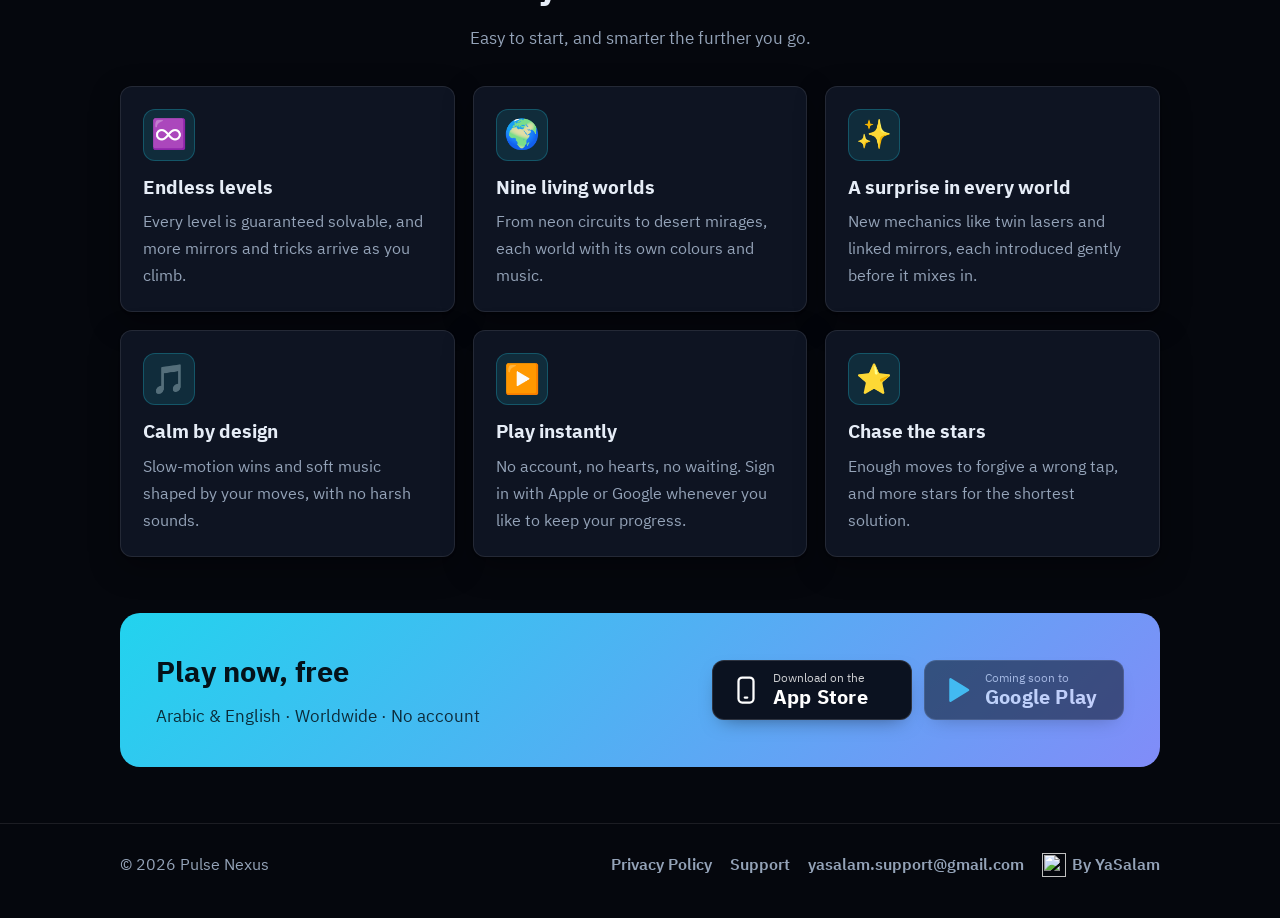
==== commit 96a562a9: "Bold pigeon palette: neck teal and purple with the orange eye as accent Co-Authored-By: Claude Opus " ====
--- a/index.html
+++ b/index.html
@@ -13,7 +13,7 @@
 <meta name="twitter:card" content="summary_large_image">
 <link rel="icon" href="icon.png">
 <link rel="apple-touch-icon" href="icon.png">
-<link rel="stylesheet" href="site/landing.css?v=3">
+<link rel="stylesheet" href="site/landing.css?v=4">
 <script src="site/lang.js"></script>
 </head>
 <body>
--- a/site/landing.css
+++ b/site/landing.css
@@ -102,7 +102,10 @@
 .lubb svg { width: 16px; height: 16px; }
 
 /* Lubb: bar at the top of every app page, back to the studio home */
-.lubb-bar { display: block; background: #3A3F45; color: #F6EEE1; text-decoration: none; font-size: .82em; font-weight: 600; }
+.lubb-bar { position: relative; display: block; background: #3A3F45; color: #F6EEE1; text-decoration: none; font-size: .82em; font-weight: 600; }
 .lubb-bar .lb-in { max-width: 1080px; margin: 0 auto; padding: 0 20px; height: 34px; display: flex; align-items: center; gap: 8px; }
 .lubb-bar svg, .lubb-bar img { width: 24px; height: 24px; flex: none; }
 .lubb-bar:hover { background: #4E7A77; }
+
+.lubb-bar::after { content: ''; position: absolute; inset: auto 0 0 0; height: 3px; background: linear-gradient(90deg, #3FA796, #6E52A0 70%, #E8792E); }
+.lubb-bar:hover { background: #3F8F84; }
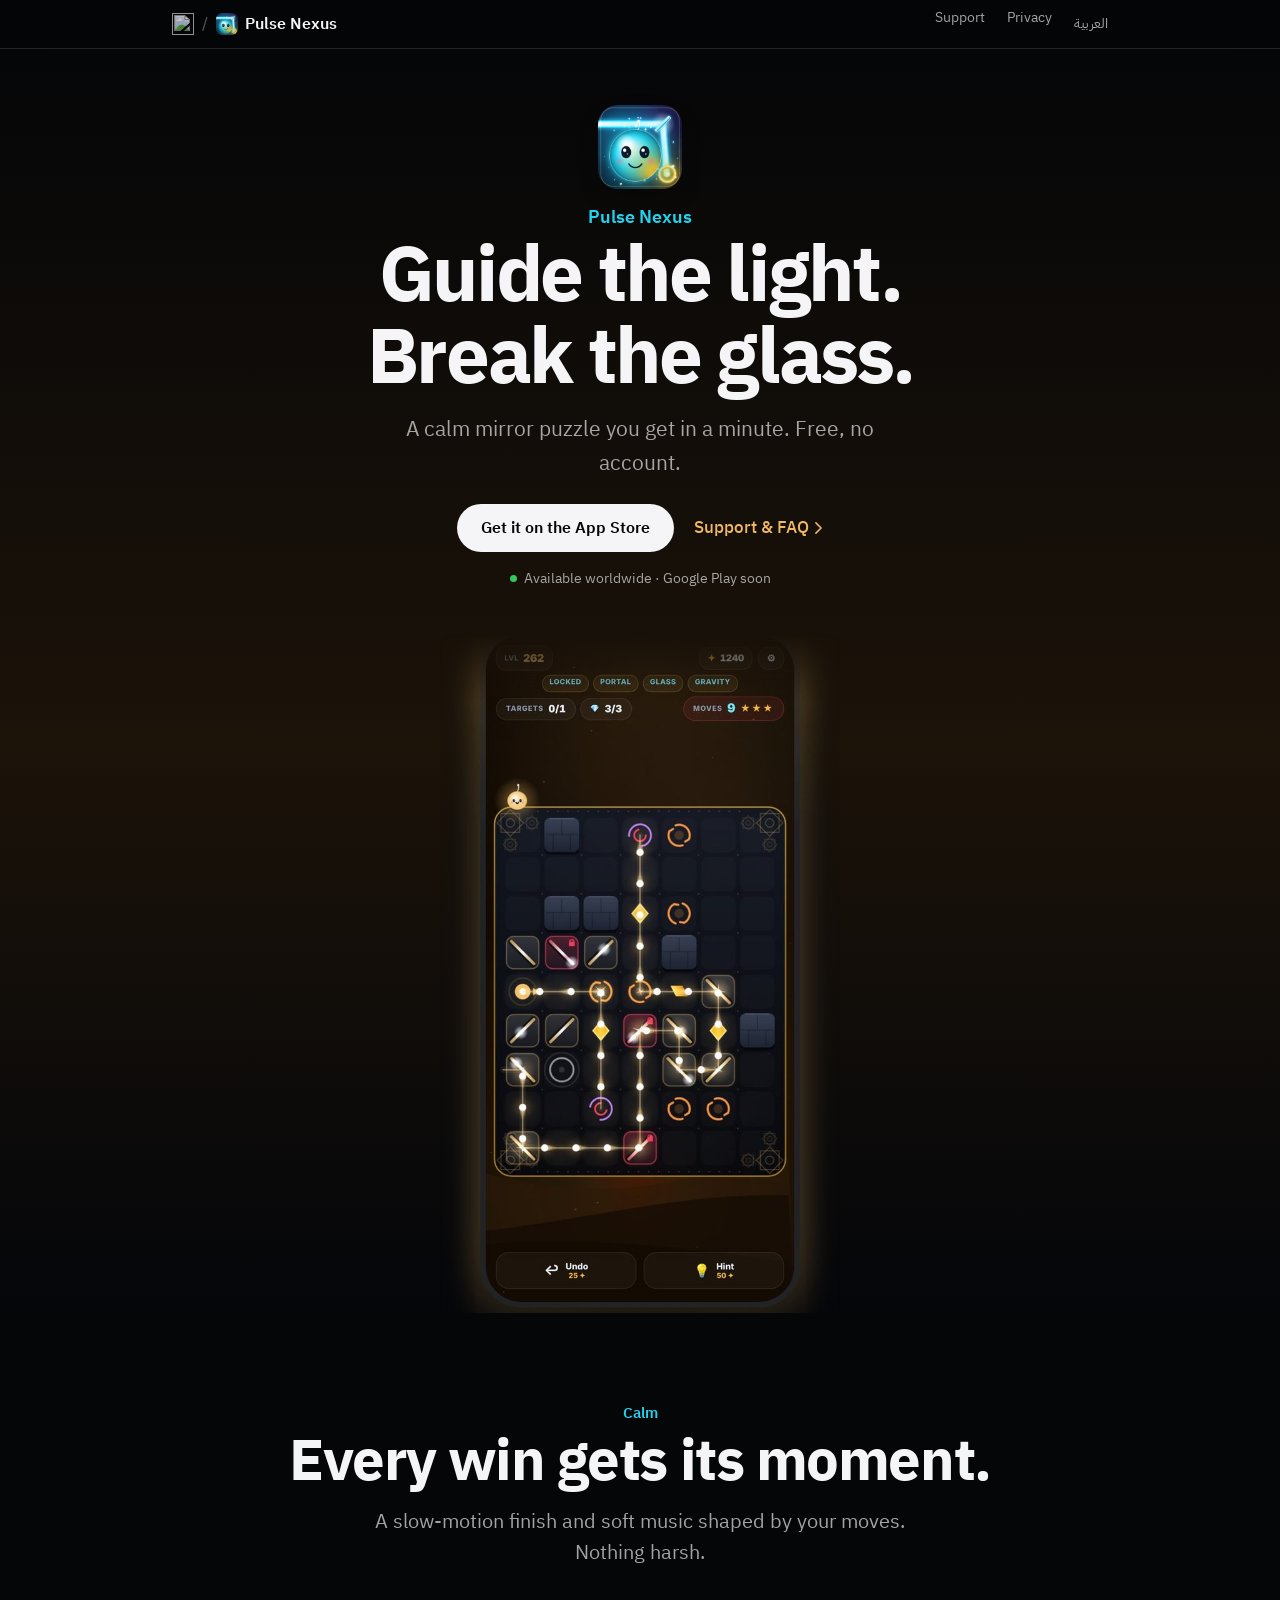
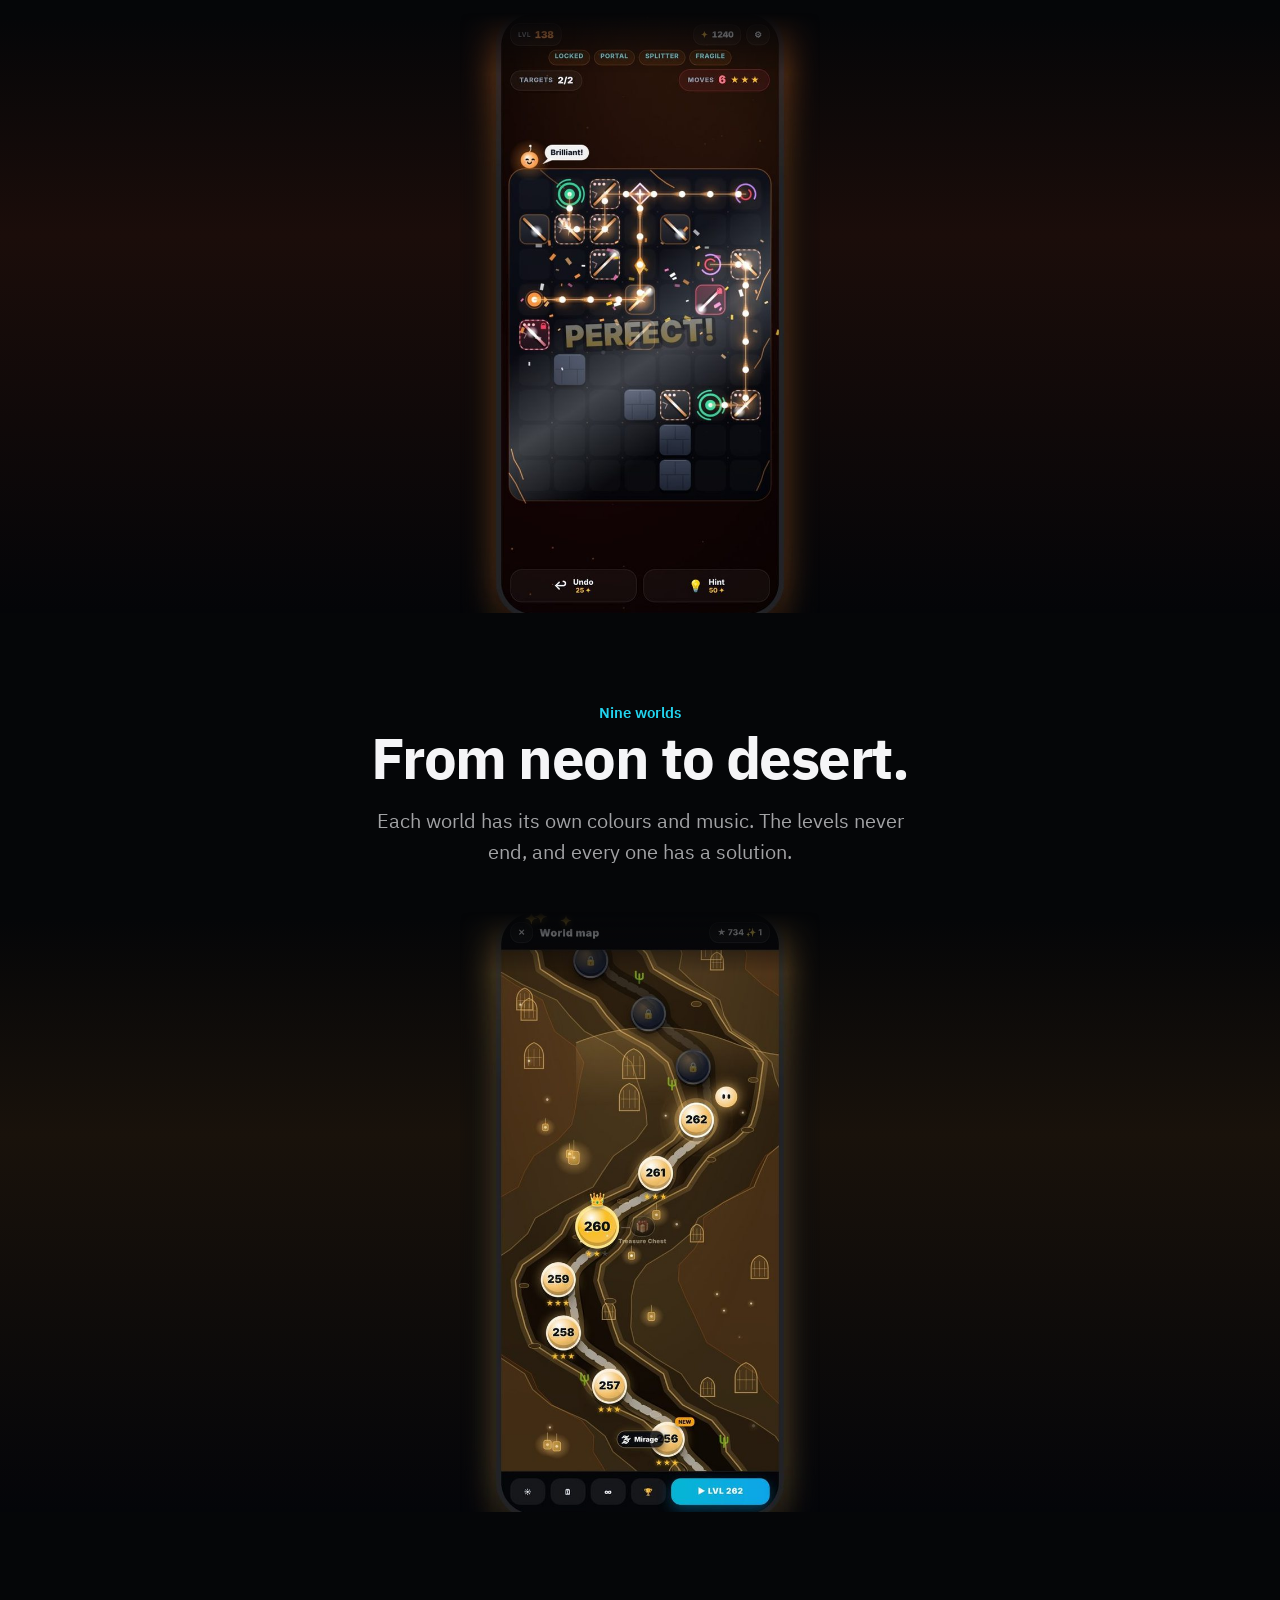
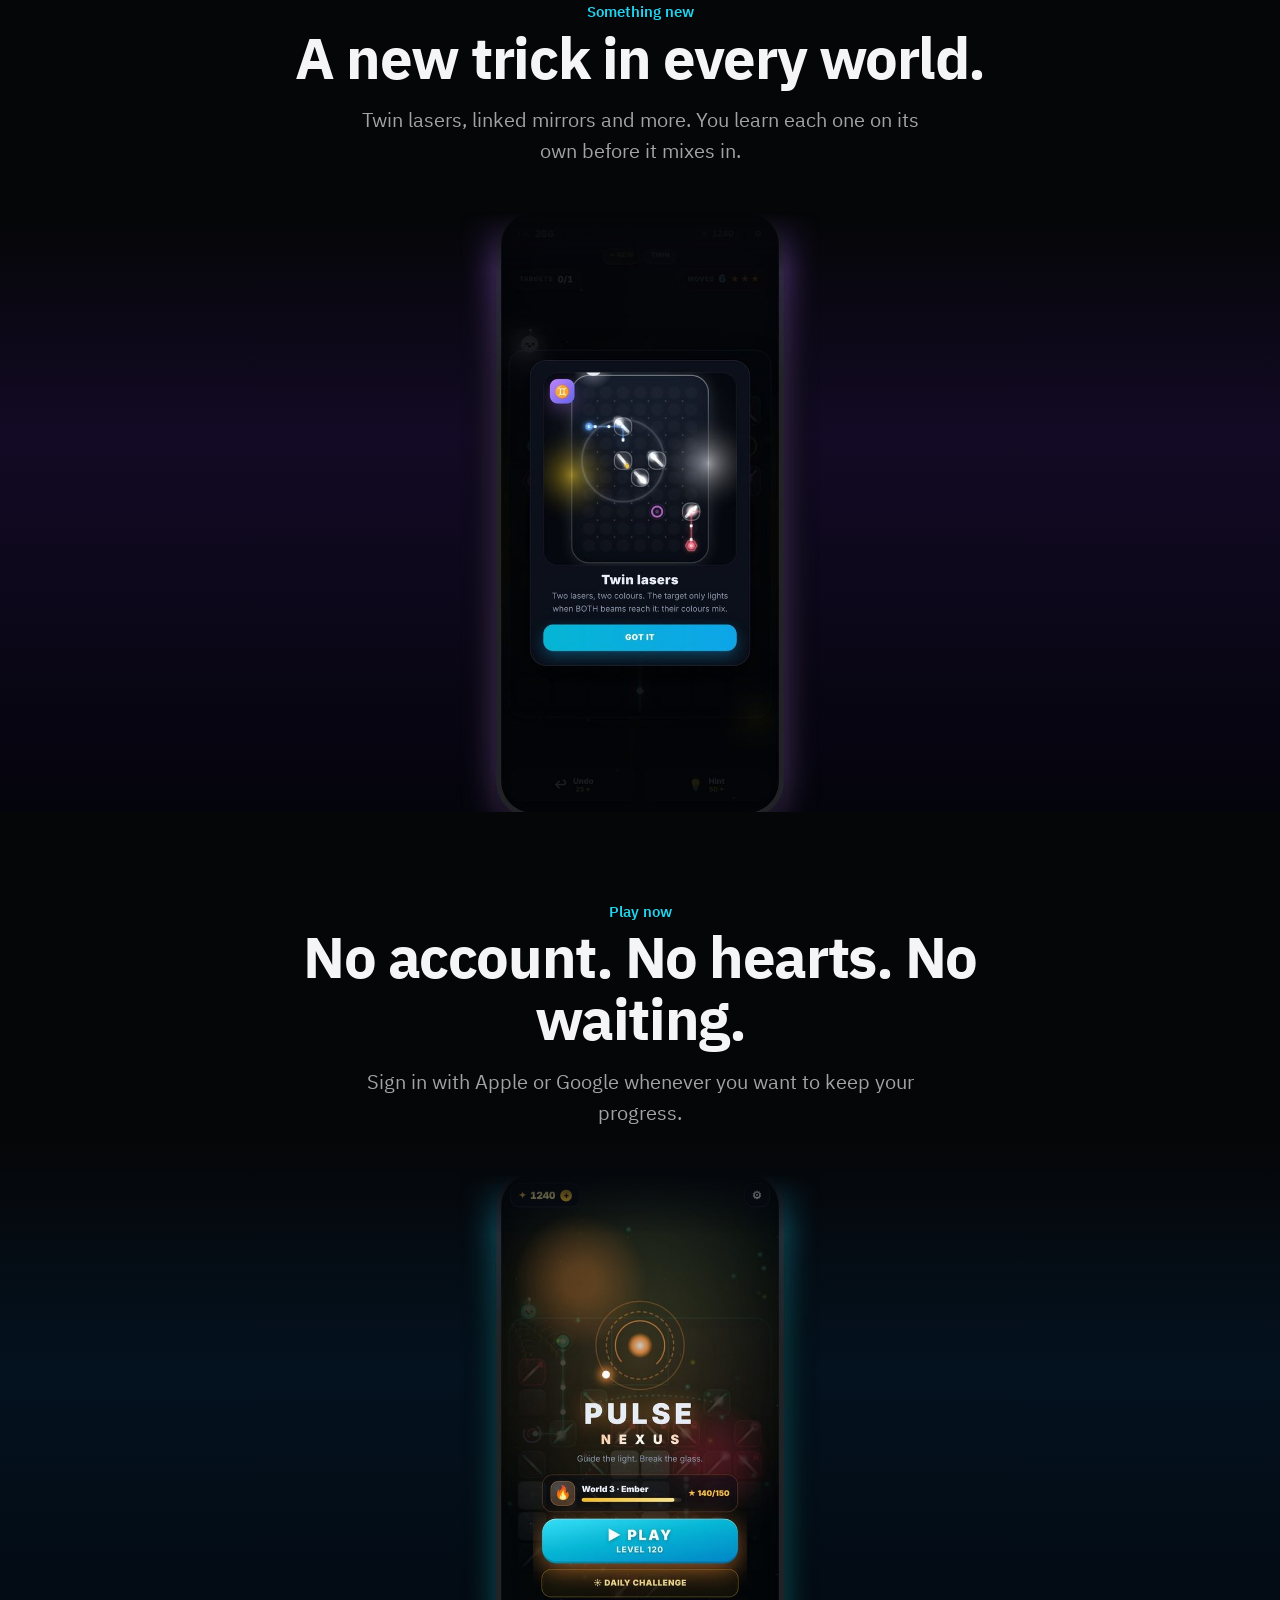
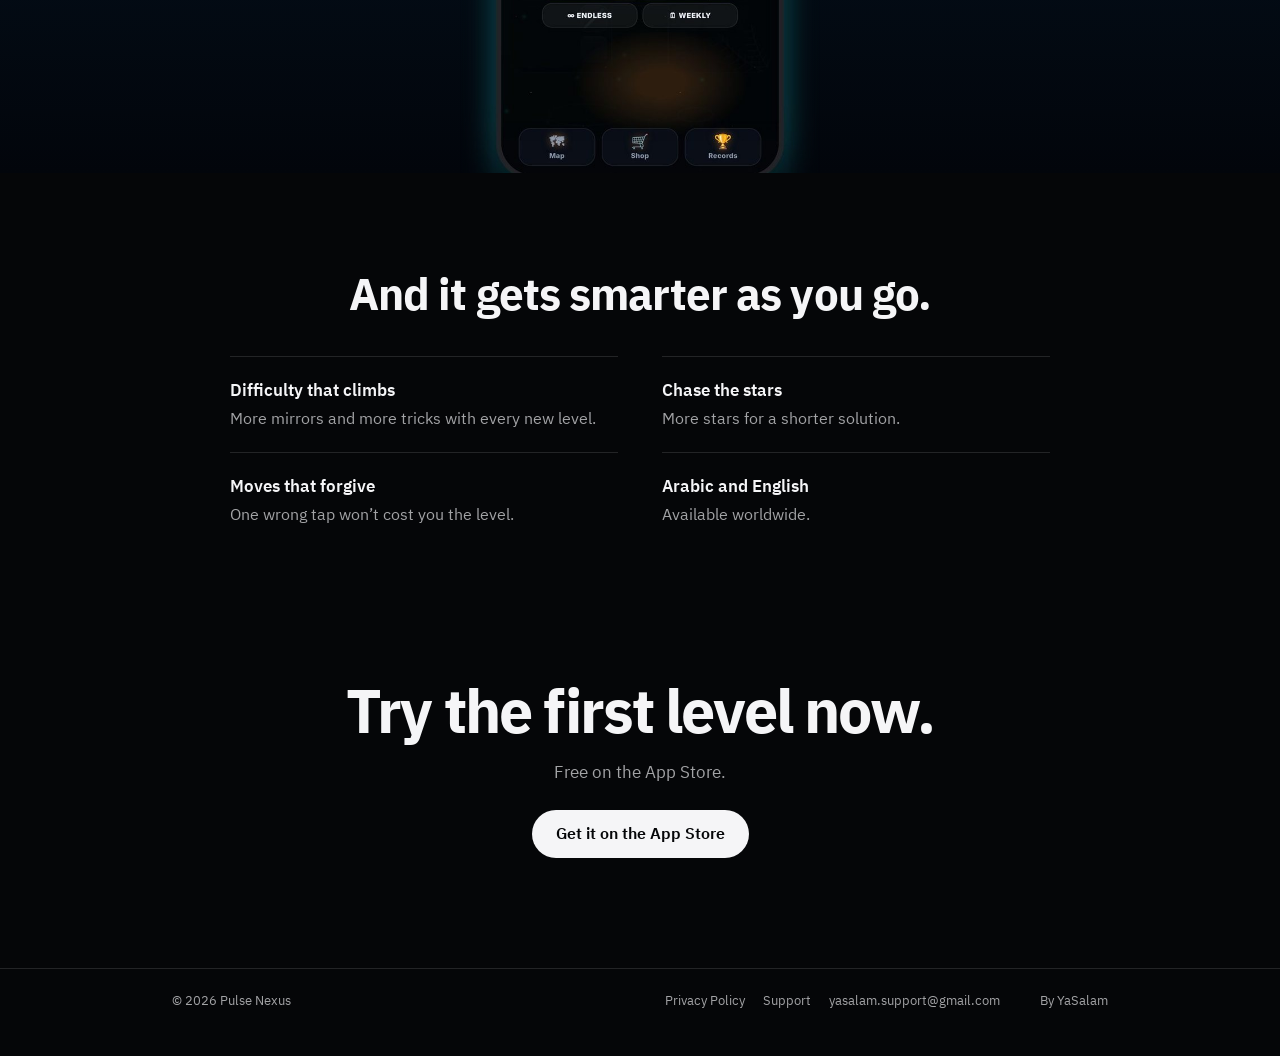
==== commit e7e3203c: "Landing page redesign: one idea per screen, plainer copy Co-Authored-By: Claude Opus 5.5 <noreply@an" ====
--- a/index.html
+++ b/index.html
@@ -5,7 +5,7 @@
 <meta name="viewport" content="width=device-width, initial-scale=1, viewport-fit=cover">
 <title>Pulse Nexus — وجّه الضوء، حطّم الزجاج</title>
 <meta name="description" content="Pulse Nexus: لعبة ألغاز هادئة بالليزر والمرايا، مراحلها لا تنتهي عبر تسعة عوالم. مجانية وبدون حساب. A calm laser-and-mirror puzzle game with endless levels across nine worlds.">
-<meta name="theme-color" content="#05070D">
+<meta name="theme-color" content="#050608">
 <meta property="og:title" content="Pulse Nexus — Guide the light. Break the glass.">
 <meta property="og:description" content="لغز ليزر ومرايا بمراحل لا تنتهي · A calm laser-and-mirror puzzle with endless levels">
 <meta property="og:image" content="https://bukhaa0s-cyber.github.io/pulse-nexus-site/site/shots/en-1.jpg">
@@ -13,15 +13,23 @@
 <meta name="twitter:card" content="summary_large_image">
 <link rel="icon" href="icon.png">
 <link rel="apple-touch-icon" href="icon.png">
-<link rel="stylesheet" href="site/landing.css?v=4">
+<link rel="preconnect" href="https://fonts.googleapis.com">
+<link rel="preconnect" href="https://fonts.gstatic.com" crossorigin>
+<link href="https://fonts.googleapis.com/css2?family=IBM+Plex+Sans+Arabic:wght@400;500;600;700&display=swap" rel="stylesheet">
+<link rel="stylesheet" href="look.css?v=1">
+<style>:root{--b1:#050608;--b2:#0B0B0F;--hbg:linear-gradient(180deg,#050608 0%,#1c1309 55%,#04060a 100%);--fg:#F5F5F7;--muted:rgba(245,245,247,.66);--hair:rgba(255,255,255,.12);--navbg:rgba(5,6,8,.72);--eb:#22D3EE;--lk:#F2B865;--pbg:#F5F5F7;--ptx:#050608}</style>
+<script>document.documentElement.classList.add('js')</script>
 <script src="site/lang.js"></script>
 </head>
 <body>
-<header class="top"><a class="lubb-bar" href="https://bukhaa0s-cyber.github.io/"><span class="lb-in"><img src="https://bukhaa0s-cyber.github.io/img/mark-dark-96.png?v=4" width="24" height="24" alt="" style="flex:none;width:24px;height:24px"><span class="ar">الرجوع إلى ياسلام · كل التطبيقات</span><span class="en">Back to YaSalam · all apps</span></span></a>
-  <div class="wrap">
-  <a class="brand" href="./"><img src="icon.png" alt=""><span>Pulse Nexus</span></a>
-  <nav class="nav">
-    <a class="hide-sm" href="#features"><span class="ar">المزايا</span><span class="en">Features</span></a>
+
+<header class="nav"><div class="wrap">
+  <div class="crumb">
+    <a class="home" href="https://bukhaa0s-cyber.github.io/" aria-label="ياسلام · كل التطبيقات"><img src="https://bukhaa0s-cyber.github.io/img/yasalam-mark-dark.svg?v=4" alt="" width="22" height="22"></a>
+    <span class="sep">/</span>
+    <a class="app" href="./"><img src="icon.png" alt="" width="22" height="22">Pulse Nexus</a>
+  </div>
+  <nav class="links">
     <a href="support.html"><span class="ar">الدعم</span><span class="en">Support</span></a>
     <a class="hide-sm" href="privacy.html"><span class="ar">الخصوصية</span><span class="en">Privacy</span></a>
     <button class="lang" onclick="toggleLang()"><span class="ar">English</span><span class="en">العربية</span></button>
@@ -29,68 +37,74 @@
 </div></header>
 
 <main>
-<section class="hero"><div class="wrap">
-  <div>
-    <span class="tag"><i></i><span class="ar">مجانية · بدون حساب · مراحل لا تنتهي</span><span class="en">Free · No account · Endless levels</span></span>
-    <h1><span class="ar">وجّه الضوء.<br>حطّم الزجاج.</span><span class="en">Guide the light.<br>Break the glass.</span></h1>
-    <p class="lead"><span class="ar">لغز ليزر ومرايا هادئ تلعبه في ثوانٍ: لفّ المرايا ووصّل الشعاع لكل الأهداف، عبر تسعة عوالم ومراحل لا تنتهي.</span><span class="en">A calm laser-and-mirror puzzle you can play in seconds: turn the mirrors and guide the beam to every target, across nine worlds and endless levels.</span></p>
-    <div class="stores" id="download">
-      <a class="store" href="https://apps.apple.com/app/id6828459834" rel="noopener">
-        <svg viewBox="0 0 24 24" fill="none" stroke="#fff" stroke-width="1.8" stroke-linecap="round" stroke-linejoin="round"><rect x="6" y="2" width="12" height="20" rx="3"/><path d="M11 18h2"/></svg>
-        <span><small class="ar">حمّلها من</small><small class="en">Download on the</small><b>App Store</b></span>
-      </a>
-      <a class="store soon" href="https://play.google.com/store/apps/details?id=com.bukhari.pulsenexus" rel="noopener" aria-disabled="true">
-        <svg viewBox="0 0 24 24"><path d="M5 3.5v17a1 1 0 0 0 1.5.87l14-8.5a1 1 0 0 0 0-1.74l-14-8.5A1 1 0 0 0 5 3.5z" fill="#22D3EE"/></svg>
-        <span><small class="ar">قريباً على</small><small class="en">Coming soon to</small><b>Google Play</b></span>
-      </a>
-    </div>
-  </div>
-  <div class="hero-shot"><img class="ar" src="site/shots/ar-1.jpg" alt="مرحلة في Pulse Nexus"><img class="en" src="site/shots/en-1.jpg" alt="A Pulse Nexus level"></div>
+<section class="hero">
+  <img class="icon rv" src="icon.png" alt="" width="84" height="84">
+  <p class="name rv">Pulse Nexus</p>
+  <h1 class="rv"><span class="ar">وجّه الضوء.<br>حطّم الزجاج.</span><span class="en">Guide the light.<br>Break the glass.</span></h1>
+  <p class="sub rv"><span class="ar">لغز مرايا هادئ تفهمه في دقيقة. مجاني، وبدون حساب.</span><span class="en">A calm mirror puzzle you get in a minute. Free, no account.</span></p>
+  <div class="cta rv"><a class="pill" href="https://apps.apple.com/app/id6828459834" rel="noopener"><span class="ar">حمّلها من App Store</span><span class="en">Get it on the App Store</span></a><a class="go" href="support.html"><span class="ar">الدعم والأسئلة</span><span class="en">Support &amp; FAQ</span></a></div>
+  <p class="status rv"><i></i><span class="ar">متاحة حول العالم · قريباً على Google Play</span><span class="en">Available worldwide · Google Play soon</span></p>
+  <div class="phone rv"><img class="ar" src="site/phone/ar-1.jpg" alt="الشاشة الرئيسية" width="640" height="1087" loading="lazy"><img class="en" src="site/phone/en-1.jpg" alt="Home screen" width="640" height="1087" loading="lazy"></div>
+</section>
+
+
+<section class="feat" style="background:linear-gradient(180deg,#050608 0%,#050608 34%,#1b0d0a 58%,#040508 100%)">
+  <p class="eyebrow rv"><span class="ar">هادئة</span><span class="en">Calm</span></p>
+  <h2 class="rv"><span class="ar">كل فوز له لحظته.</span><span class="en">Every win gets its moment.</span></h2>
+  <p class="line rv"><span class="ar">نهاية بطيئة وموسيقى ناعمة تتغيّر مع حركاتك، بدون أي صوت مزعج.</span><span class="en">A slow-motion finish and soft music shaped by your moves. Nothing harsh.</span></p>
+  <div class="phone rv"><img class="ar" src="site/phone/ar-2.jpg" alt="" width="640" height="1087" loading="lazy"><img class="en" src="site/phone/en-2.jpg" alt="" width="640" height="1087" loading="lazy"></div>
+</section>
+
+<section class="feat" style="background:linear-gradient(180deg,#050608 0%,#050608 34%,#19120b 58%,#040509 100%)">
+  <p class="eyebrow rv"><span class="ar">تسعة عوالم</span><span class="en">Nine worlds</span></p>
+  <h2 class="rv"><span class="ar">من النيون إلى الصحراء.</span><span class="en">From neon to desert.</span></h2>
+  <p class="line rv"><span class="ar">لكل عالم ألوانه وموسيقاه. والمراحل لا تنتهي، ولكل واحدة حل مضمون.</span><span class="en">Each world has its own colours and music. The levels never end, and every one has a solution.</span></p>
+  <div class="phone rv"><img class="ar" src="site/phone/ar-3.jpg" alt="" width="640" height="1087" loading="lazy"><img class="en" src="site/phone/en-3.jpg" alt="" width="640" height="1087" loading="lazy"></div>
+</section>
+
+<section class="feat" style="background:linear-gradient(180deg,#050608 0%,#050608 34%,#130a25 58%,#04040c 100%)">
+  <p class="eyebrow rv"><span class="ar">حيلة جديدة</span><span class="en">Something new</span></p>
+  <h2 class="rv"><span class="ar">مفاجأة في كل عالم.</span><span class="en">A new trick in every world.</span></h2>
+  <p class="line rv"><span class="ar">ليزر توأم، ومرايا مترابطة، وغيرها. تتعلّم كل حيلة في مرحلة لوحدها قبل أن تختلط بالباقي.</span><span class="en">Twin lasers, linked mirrors and more. You learn each one on its own before it mixes in.</span></p>
+  <div class="phone rv"><img class="ar" src="site/phone/ar-4.jpg" alt="" width="640" height="1087" loading="lazy"><img class="en" src="site/phone/en-4.jpg" alt="" width="640" height="1087" loading="lazy"></div>
+</section>
+
+<section class="feat" style="background:linear-gradient(180deg,#050608 0%,#050608 34%,#04121f 58%,#02050b 100%)">
+  <p class="eyebrow rv"><span class="ar">العب فوراً</span><span class="en">Play now</span></p>
+  <h2 class="rv"><span class="ar">بدون حساب. بدون قلوب. بدون انتظار.</span><span class="en">No account. No hearts. No waiting.</span></h2>
+  <p class="line rv"><span class="ar">وإذا أردت حفظ تقدّمك، سجّل بحساب Apple أو Google متى شئت.</span><span class="en">Sign in with Apple or Google whenever you want to keep your progress.</span></p>
+  <div class="phone rv"><img class="ar" src="site/phone/ar-5.jpg" alt="" width="640" height="1087" loading="lazy"><img class="en" src="site/phone/en-5.jpg" alt="" width="640" height="1087" loading="lazy"></div>
+</section>
+
+<section class="more" id="more"><div class="wrap">
+  <h2 class="rv"><span class="ar">وكلما تقدّمت، صارت أذكى.</span><span class="en">And it gets smarter as you go.</span></h2>
+  <ul class="rv"><li><b><span class="ar">صعوبة تتصاعد</span><span class="en">Difficulty that climbs</span></b><span class="d"><span class="ar">مرايا أكثر وحيل أكثر في كل مرحلة جديدة.</span><span class="en">More mirrors and more tricks with every new level.</span></span></li><li><b><span class="ar">تحدّي النجوم</span><span class="en">Chase the stars</span></b><span class="d"><span class="ar">نجوم أكثر كلما كان حلّك أقصر.</span><span class="en">More stars for a shorter solution.</span></span></li><li><b><span class="ar">حركات تسامحك</span><span class="en">Moves that forgive</span></b><span class="d"><span class="ar">لمسة خاطئة لا تخسّرك المرحلة.</span><span class="en">One wrong tap won’t cost you the level.</span></span></li><li><b><span class="ar">عربي وإنجليزي</span><span class="en">Arabic and English</span></b><span class="d"><span class="ar">واللعبة متاحة حول العالم.</span><span class="en">Available worldwide.</span></span></li></ul>
 </div></section>
 
-<section style="padding-top: 24px">
-  <h2 class="sec"><span class="ar">جولة سريعة</span><span class="en">Take a look</span></h2>
-  <p class="sec"><span class="ar">اسحب لتشاهد اللعبة</span><span class="en">Swipe to see the game</span></p>
-  <div class="shots ar">
-    <img src="site/shots/ar-1.jpg" alt="" loading="lazy"><img src="site/shots/ar-2.jpg" alt="" loading="lazy"><img src="site/shots/ar-3.jpg" alt="" loading="lazy"><img src="site/shots/ar-4.jpg" alt="" loading="lazy"><img src="site/shots/ar-5.jpg" alt="" loading="lazy"><img src="site/shots/ar-6.jpg" alt="" loading="lazy">
-  </div>
-  <div class="shots en">
-    <img src="site/shots/en-1.jpg" alt="" loading="lazy"><img src="site/shots/en-2.jpg" alt="" loading="lazy"><img src="site/shots/en-3.jpg" alt="" loading="lazy"><img src="site/shots/en-4.jpg" alt="" loading="lazy"><img src="site/shots/en-5.jpg" alt="" loading="lazy"><img src="site/shots/en-6.jpg" alt="" loading="lazy">
-  </div>
+<section class="closing">
+  <h2 class="rv"><span class="ar">جرّب أول مرحلة الآن.</span><span class="en">Try the first level now.</span></h2>
+  <p class="rv"><span class="ar">مجانية على App Store.</span><span class="en">Free on the App Store.</span></p>
+  <div class="cta rv"><a class="pill" href="https://apps.apple.com/app/id6828459834" rel="noopener"><span class="ar">حمّلها من App Store</span><span class="en">Get it on the App Store</span></a></div>
 </section>
-
-<section id="features"><div class="wrap">
-  <h2 class="sec"><span class="ar">ليش Pulse Nexus؟</span><span class="en">Why Pulse Nexus?</span></h2>
-  <p class="sec"><span class="ar">سهلة تبدأها، وتزداد ذكاءً كلما تقدّمت.</span><span class="en">Easy to start, and smarter the further you go.</span></p>
-  <div class="grid">
-    <div class="f"><div class="e">♾️</div><h3><span class="ar">مراحل لا تنتهي</span><span class="en">Endless levels</span></h3><p><span class="ar">كل مرحلة مضمون أن لها حلاً، والصعوبة تزيد بمرايا وحيل أكثر كلما تقدّمت.</span><span class="en">Every level is guaranteed solvable, and more mirrors and tricks arrive as you climb.</span></p></div>
-    <div class="f"><div class="e">🌍</div><h3><span class="ar">تسعة عوالم حيّة</span><span class="en">Nine living worlds</span></h3><p><span class="ar">من دوائر النيون إلى سراب الصحراء، ولكل عالم ألوانه وموسيقاه.</span><span class="en">From neon circuits to desert mirages, each world with its own colours and music.</span></p></div>
-    <div class="f"><div class="e">✨</div><h3><span class="ar">مفاجأة في كل عالم</span><span class="en">A surprise in every world</span></h3><p><span class="ar">ميكانيكا جديدة مثل الليزر التوأم والمرايا المترابطة، تتعلّمها بمرحلة تعريف قبل أن تختلط.</span><span class="en">New mechanics like twin lasers and linked mirrors, each introduced gently before it mixes in.</span></p></div>
-    <div class="f"><div class="e">🎵</div><h3><span class="ar">هادئة ومريحة</span><span class="en">Calm by design</span></h3><p><span class="ar">نهايات بطيئة وموسيقى ناعمة تصنعها حركاتك، بدون أصوات مزعجة.</span><span class="en">Slow-motion wins and soft music shaped by your moves, with no harsh sounds.</span></p></div>
-    <div class="f"><div class="e">▶️</div><h3><span class="ar">العب فوراً</span><span class="en">Play instantly</span></h3><p><span class="ar">بدون حساب وبدون قلوب وبدون انتظار. سجّل بحساب Apple أو Google متى شئت لحفظ تقدّمك.</span><span class="en">No account, no hearts, no waiting. Sign in with Apple or Google whenever you like to keep your progress.</span></p></div>
-    <div class="f"><div class="e">⭐</div><h3><span class="ar">تحدّي النجوم</span><span class="en">Chase the stars</span></h3><p><span class="ar">حركات كافية تسامحك على الخطأ، ونجوم أكثر كلما كان حلّك أقصر.</span><span class="en">Enough moves to forgive a wrong tap, and more stars for the shortest solution.</span></p></div>
-  </div>
-</div></section>
-
-<section style="padding-top: 0"><div class="wrap">
-  <div class="band">
-    <div><h2><span class="ar">ابدأ الآن، مجاناً</span><span class="en">Play now, free</span></h2><p><span class="ar">عربي وإنجليزي · متاحة حول العالم · بدون حساب</span><span class="en">Arabic &amp; English · Worldwide · No account</span></p></div>
-    <div class="stores">
-      <a class="store" href="https://apps.apple.com/app/id6828459834" rel="noopener"><svg viewBox="0 0 24 24" fill="none" stroke="#fff" stroke-width="1.8" stroke-linecap="round" stroke-linejoin="round"><rect x="6" y="2" width="12" height="20" rx="3"/><path d="M11 18h2"/></svg><span><small class="ar">حمّلها من</small><small class="en">Download on the</small><b>App Store</b></span></a>
-      <a class="store soon" href="https://play.google.com/store/apps/details?id=com.bukhari.pulsenexus" rel="noopener" aria-disabled="true"><svg viewBox="0 0 24 24"><path d="M5 3.5v17a1 1 0 0 0 1.5.87l14-8.5a1 1 0 0 0 0-1.74l-14-8.5A1 1 0 0 0 5 3.5z" fill="#22D3EE"/></svg><span><small class="ar">قريباً على</small><small class="en">Coming soon to</small><b>Google Play</b></span></a>
-    </div>
-  </div>
-</div></section>
 </main>
 
-<footer><div class="wrap">
+<footer><div class="wrap row">
   <span>© 2026 Pulse Nexus</span>
   <nav>
     <a href="privacy.html"><span class="ar">سياسة الخصوصية</span><span class="en">Privacy Policy</span></a>
     <a href="support.html"><span class="ar">الدعم</span><span class="en">Support</span></a>
-    <a href="mailto:yasalam.support@gmail.com">yasalam.support@gmail.com</a>
-    <a class="lubb" href="https://bukhaa0s-cyber.github.io/"><img src="https://bukhaa0s-cyber.github.io/img/mark-dark-96.png?v=4" width="24" height="24" alt="" style="flex:none;width:24px;height:24px"><span class="ar">من ياسلام</span><span class="en">By YaSalam</span></a>
+    <a href="mailto:yasalam.support@gmail.com" dir="ltr">yasalam.support@gmail.com</a>
+    <a class="by" href="https://bukhaa0s-cyber.github.io/"><img src="https://bukhaa0s-cyber.github.io/img/mark-dark-96.png?v=4" alt="" width="16" height="16"><span class="ar">من ياسلام</span><span class="en">By YaSalam</span></a>
   </nav>
 </div></footer>
+
+<script>
+(function(){
+  var els=document.querySelectorAll('.rv');
+  if(!('IntersectionObserver' in window)){els.forEach(function(e){e.classList.add('in')});return}
+  var io=new IntersectionObserver(function(es){es.forEach(function(e){if(e.isIntersecting){e.target.classList.add('in');io.unobserve(e.target)}})},{rootMargin:'0px 0px -8% 0px'});
+  els.forEach(function(e){io.observe(e)});
+})();
+</script>
 </body>
 </html>
--- a/look.css
+++ b/look.css
@@ -0,0 +1,98 @@
+/* YaSalam app pages: one idea per screen, the app carries the colour, the page stays quiet. */
+*{box-sizing:border-box}
+html{-webkit-text-size-adjust:100%;scroll-behavior:smooth}
+body{margin:0;background:var(--b1);color:var(--fg);
+  font:17px/1.6 -apple-system,BlinkMacSystemFont,'SF Pro Text','SF Arabic','IBM Plex Sans Arabic','Segoe UI',Roboto,sans-serif;
+  -webkit-font-smoothing:antialiased}
+html[data-l='ar'] body{line-height:1.75}
+a{color:inherit;text-decoration:none}
+img{display:block;max-width:100%}
+html[data-l='ar'] .en,html[data-l='en'] .ar{display:none!important}
+.wrap{max-width:980px;margin:0 auto;padding:0 22px}
+
+/* nav */
+.nav{position:sticky;top:0;z-index:20;background:var(--navbg);backdrop-filter:saturate(180%) blur(20px);-webkit-backdrop-filter:saturate(180%) blur(20px);border-bottom:1px solid var(--hair)}
+.nav .wrap{height:48px;display:flex;align-items:center;gap:22px;font-size:.82em}
+.crumb{display:flex;align-items:center;gap:8px;font-weight:600;font-size:1.12em}
+.crumb .home{display:flex;opacity:.75}
+.crumb .home:hover{opacity:1}
+.crumb .home img{width:22px;height:22px}
+.crumb .sep{opacity:.35;font-weight:400}
+.crumb .app{display:flex;align-items:center;gap:7px}
+.crumb .app img{width:22px;height:22px;border-radius:6px}
+.nav .links{display:flex;gap:22px;margin-inline-start:auto;color:var(--muted)}
+.nav .links a:hover,.nav .lang:hover{color:var(--fg)}
+.nav .lang{background:none;border:0;padding:6px 0;font:inherit;color:var(--muted);cursor:pointer}
+@media (max-width:560px){.nav .links .hide-sm{display:none}}
+
+/* hero */
+.hero{text-align:center;padding:56px 22px 0;overflow:hidden;background:var(--hbg)}
+.hero .icon{width:84px;height:84px;border-radius:20px;margin:0 auto 14px;box-shadow:0 10px 30px -12px rgba(0,0,0,.45)}
+.hero .name{margin:0;font-size:1.05em;font-weight:600;color:var(--eb)}
+.hero h1{margin:2px auto 0;max-width:820px;font-size:clamp(2.5em,7.4vw,4.6em);line-height:1.12;font-weight:700}
+html[data-l='en'] .hero h1{letter-spacing:-.03em;line-height:1.05}
+.hero .sub{margin:14px auto 0;max-width:520px;font-size:clamp(1.05em,2.2vw,1.25em);color:var(--muted)}
+.cta{display:flex;gap:20px;align-items:center;justify-content:center;flex-wrap:wrap;margin-top:24px}
+.pill{display:inline-flex;align-items:center;padding:11px 24px;border-radius:999px;font-weight:600;font-size:.95em;background:var(--pbg);color:var(--ptx);transition:opacity .2s}
+.pill:hover{opacity:.86}
+.go{font-weight:500;color:var(--lk)}
+.go:hover{text-decoration:underline}
+.go::after{content:'';display:inline-block;width:.42em;height:.72em;margin-inline-start:.35em;background:currentColor;vertical-align:-.04em;
+  -webkit-mask:url("data:image/svg+xml,%3Csvg xmlns='http://www.w3.org/2000/svg' viewBox='0 0 8 14'%3E%3Cpath d='M1 1l6 6-6 6' fill='none' stroke='%23000' stroke-width='1.8' stroke-linecap='round' stroke-linejoin='round'/%3E%3C/svg%3E") center/contain no-repeat;
+          mask:url("data:image/svg+xml,%3Csvg xmlns='http://www.w3.org/2000/svg' viewBox='0 0 8 14'%3E%3Cpath d='M1 1l6 6-6 6' fill='none' stroke='%23000' stroke-width='1.8' stroke-linecap='round' stroke-linejoin='round'/%3E%3C/svg%3E") center/contain no-repeat}
+html[dir=rtl] .go::after{transform:scaleX(-1)}
+.status{margin:16px 0 0;font-size:.82em;color:var(--muted);display:flex;align-items:center;justify-content:center;gap:7px}
+.status i{width:7px;height:7px;border-radius:50%;background:#34C759;flex:none}
+.status.soon i{background:#F59A52}
+
+/* phone rising from the bottom edge */
+.phone{margin:44px auto 0;width:min(360px,84vw);max-height:clamp(420px,62vw,600px);overflow:hidden}
+.hero .phone{width:min(400px,88vw);max-height:clamp(460px,70vw,680px)}
+.phone img{width:100%;height:auto;
+  -webkit-mask-image:linear-gradient(to right,transparent,#000 9%,#000 91%,transparent),linear-gradient(to bottom,transparent,#000 10%);
+  -webkit-mask-composite:source-in;
+          mask-image:linear-gradient(to right,transparent,#000 9%,#000 91%,transparent),linear-gradient(to bottom,transparent,#000 10%);
+          mask-composite:intersect}
+
+/* one feature per screen */
+.feat{text-align:center;padding:88px 22px 0;overflow:hidden}
+.eyebrow{margin:0;font-size:.9em;font-weight:600;color:var(--eb)}
+.feat h2{margin:4px auto 0;max-width:760px;font-size:clamp(2em,5.6vw,3.4em);line-height:1.18;font-weight:700}
+html[data-l='en'] .feat h2{letter-spacing:-.025em;line-height:1.08}
+.feat p.line{margin:14px auto 0;max-width:560px;font-size:clamp(1em,2vw,1.15em);color:var(--muted)}
+
+/* statement (e.g. a verse) */
+.statement{padding:96px 22px;text-align:center;background:var(--b2)}
+.statement .verse{margin:0 auto;max-width:720px;font-family:'Amiri',serif;font-size:clamp(1.5em,4vw,2.2em);line-height:2}
+.statement small{display:block;margin-top:10px;font-size:.85rem;color:var(--muted)}
+
+/* and more */
+.more{padding:96px 0 40px;background:var(--b1)}
+.more h2{margin:0 0 34px;text-align:center;font-size:clamp(1.8em,4.4vw,2.6em);font-weight:700;line-height:1.2}
+html[data-l='en'] .more h2{letter-spacing:-.02em}
+.more ul{list-style:none;margin:0 auto;padding:0;max-width:820px;display:grid;grid-template-columns:1fr 1fr;gap:0 44px}
+.more li{padding:20px 0;border-top:1px solid var(--hair)}
+.more b{display:block;font-weight:600;font-size:1.02em}
+.more span.d{color:var(--muted);font-size:.95em}
+@media (max-width:640px){.more ul{grid-template-columns:1fr}}
+
+/* closing */
+.closing{text-align:center;padding:90px 22px 110px;background:var(--b1)}
+.closing h2{margin:0;font-size:clamp(2.2em,6vw,3.6em);font-weight:700;line-height:1.15}
+html[data-l='en'] .closing h2{letter-spacing:-.03em}
+.closing p{margin:10px auto 0;color:var(--muted);max-width:520px}
+
+footer{border-top:1px solid var(--hair);padding:22px 0 44px;font-size:.78em;color:var(--muted);background:var(--b1)}
+footer .row{display:flex;flex-wrap:wrap;gap:10px 22px;justify-content:space-between}
+footer nav{display:flex;flex-wrap:wrap;gap:6px 18px}
+footer a:hover{color:var(--fg)}
+footer .by{display:inline-flex;align-items:center;gap:6px}
+footer .by img{width:16px;height:16px}
+
+/* quiet entrance */
+.js .rv{opacity:0;transform:translateY(26px);transition:opacity .9s ease,transform .9s cubic-bezier(.2,.7,.2,1)}
+.js .rv.in{opacity:1;transform:none}
+@media (prefers-reduced-motion:reduce){*{transition:none!important;scroll-behavior:auto!important}.js .rv{opacity:1;transform:none}}
+:focus-visible{outline:2px solid var(--eb);outline-offset:3px;border-radius:6px}
+
+.saw{font-family:'Amiri','Noto Naskh Arabic',serif;font-weight:400}
